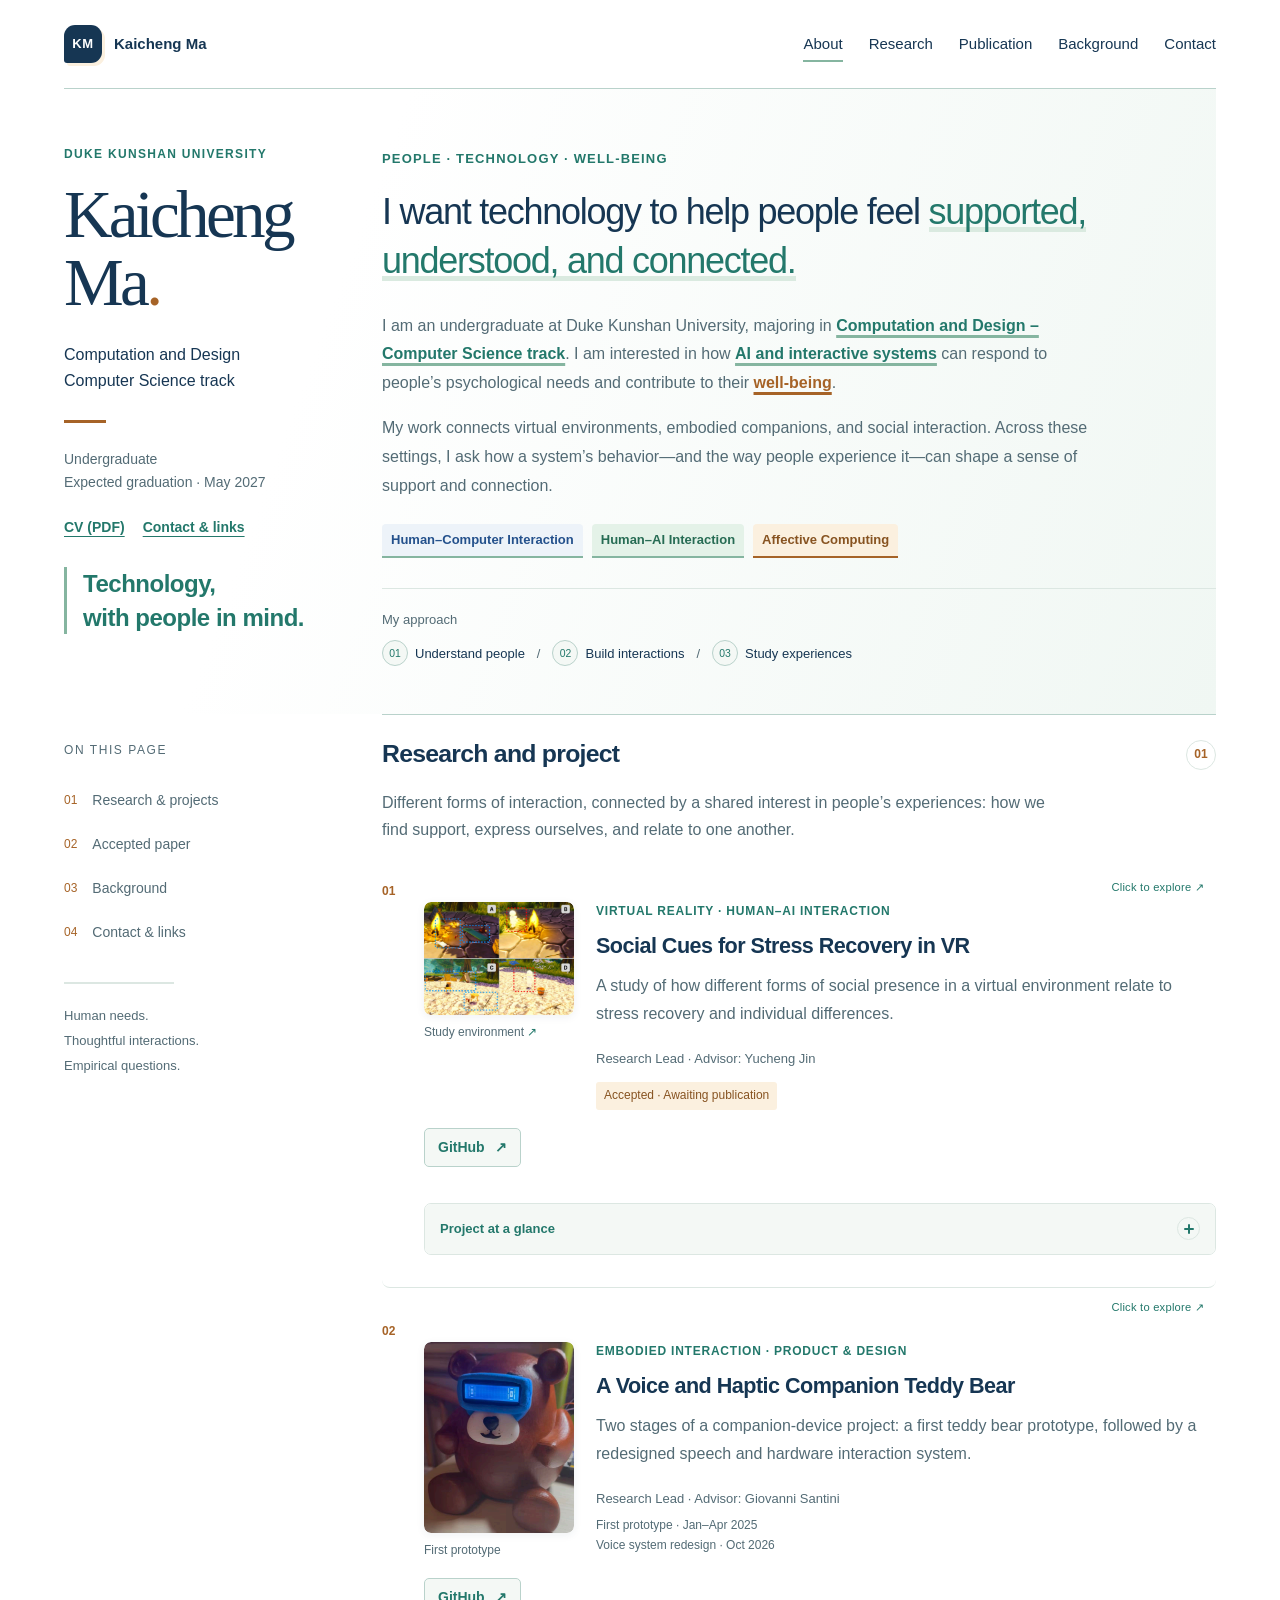
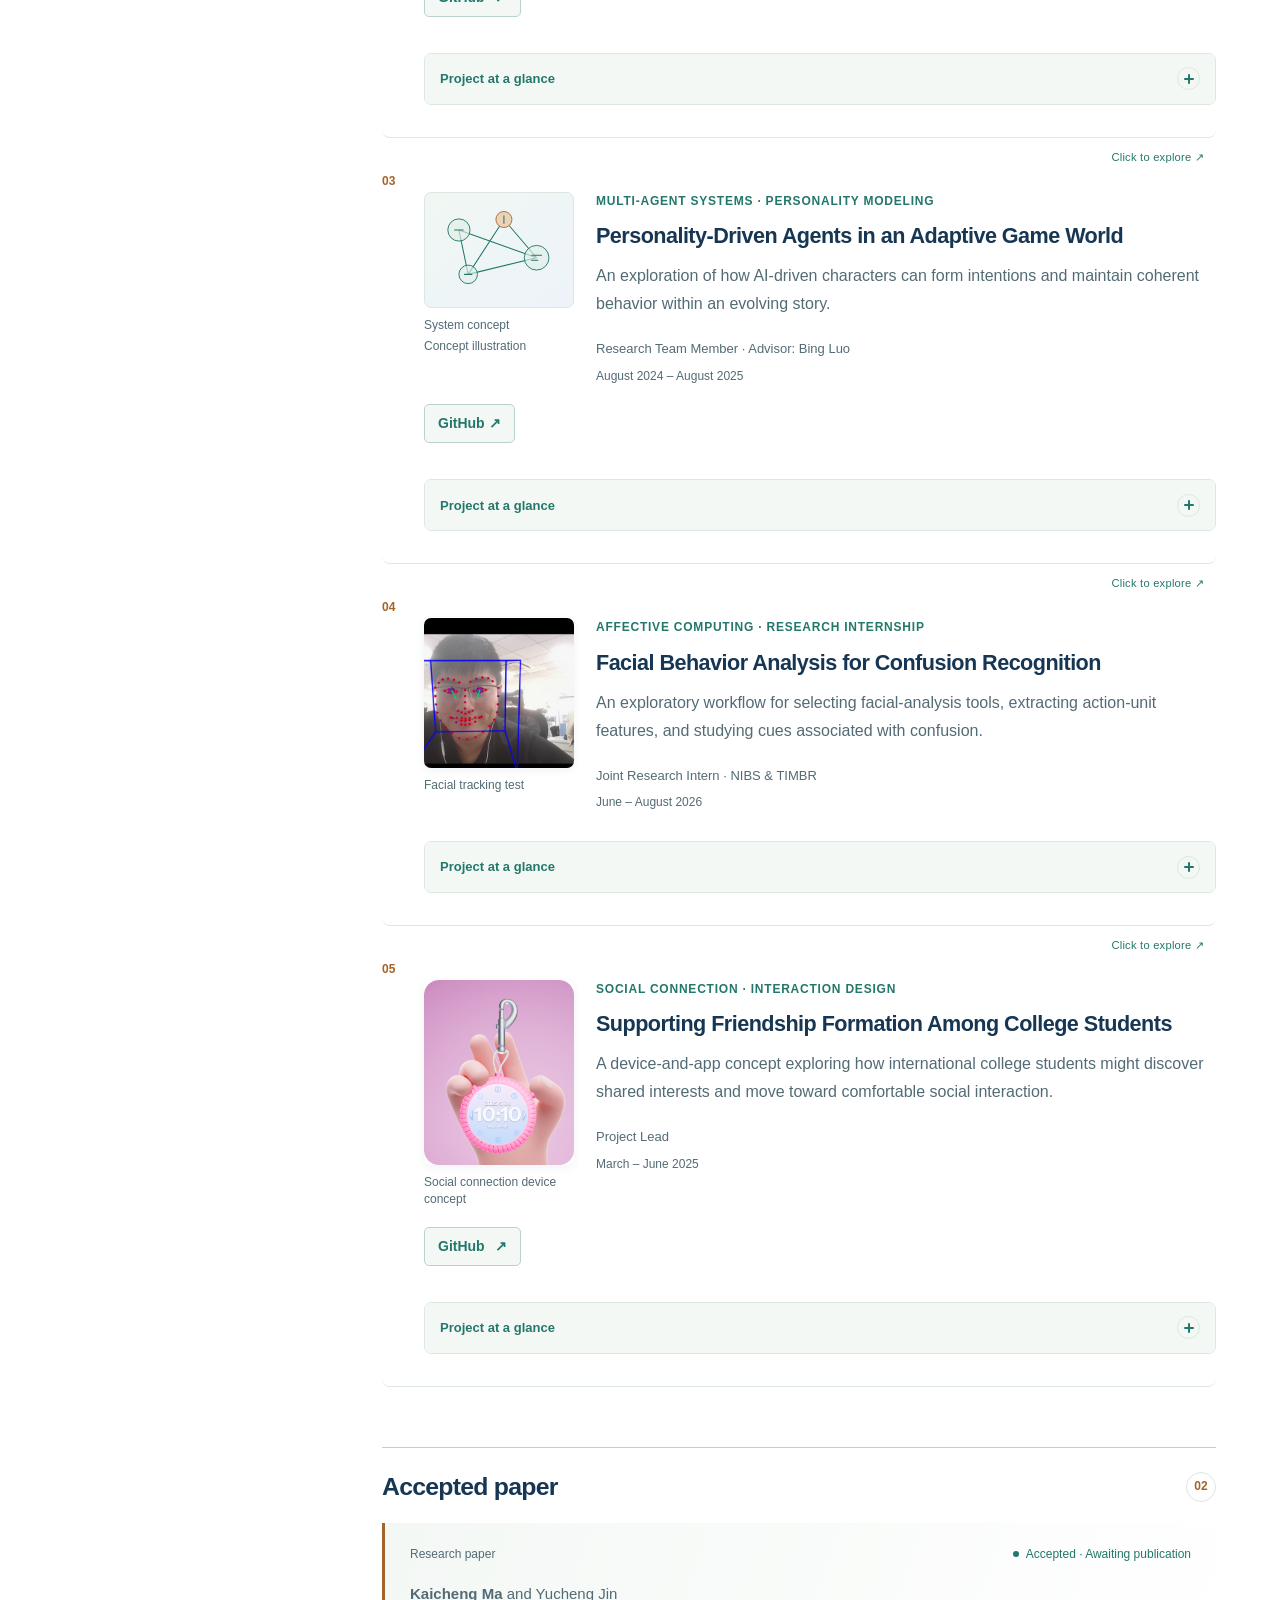
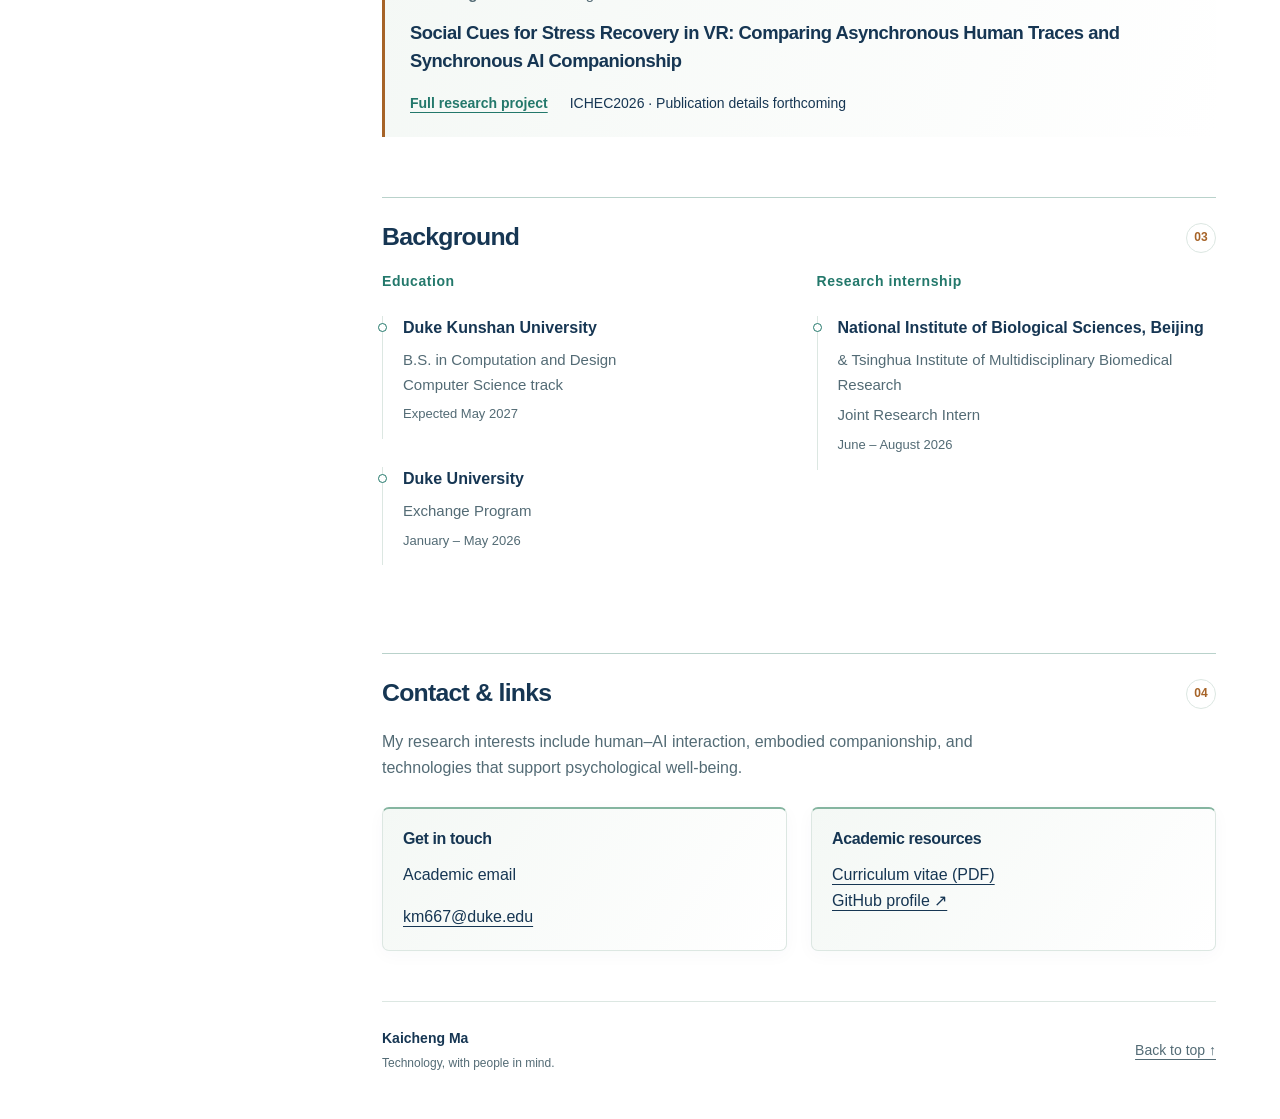
==== index.html @ 807ee978 "Publish the academic portfolio" ====
<!doctype html>
<html lang="en">
<head>
  <meta charset="UTF-8">
  <meta name="viewport" content="width=device-width, initial-scale=1">
  <meta name="robots" content="noindex,nofollow">
  <meta name="description" content="Kaicheng Ma studies human–AI interaction, virtual reality, and technology for psychological well-being.">
  <title>Kaicheng Ma — Academic profile</title>
  <link rel="icon" type="image/svg+xml" href="favicon.svg">
  <link rel="stylesheet" href="styles.css"><link rel="stylesheet" href="palettes.css?v=3"><link rel="stylesheet" href="layouts.css?v=1"><link rel="stylesheet" href="academic.css?v=9">
<link rel="stylesheet" href="interaction-polish.css?v=3"></head>
<body data-style="a" data-palette="ocean" data-layout="a">
  <a class="skip-link" href="#main">Skip to content</a>
  <div class="site">
    <!-- Navigation stays identical so the design variants can be compared fairly. -->
    <header class="site-header">
      <a class="wordmark" href="#about" aria-label="Kaicheng Ma, home"><span class="monogram">KM</span><span>Kaicheng Ma</span></a>
      <nav aria-label="Main navigation"><a href="#about">About</a><a href="#research">Research</a><a href="#publication">Publication</a><a href="#background">Background</a><a href="#contact">Contact</a></nav>
    </header>
    <main id="main">
      <!-- Identity and research interests form the shared introductory content. -->
      <section class="introduction" id="about" aria-labelledby="name">
        <div class="identity">
          <p class="eyebrow">Duke Kunshan University</p>
          <h1 id="name">Kaicheng <br>Ma<span class="name-dot">.</span></h1>
          <p class="identity-detail">Computation and Design <br>Computer Science track</p>
          <div class="identity-rule" aria-hidden="true"></div>
          <p class="degree">Undergraduate <br>Expected graduation · May 2027</p><div class="profile-links" aria-label="Profile resources"><a href="documents/Kaicheng-Ma-CV.pdf" data-resource="cv" target="_blank" rel="noopener">CV (PDF)</a><a href="#contact">Contact & links</a></div><nav class="profile-nav" aria-label="Profile section navigation"><a href="#about">About</a><a href="#publication">Accepted paper</a><a href="#research">Research & projects</a><a href="#background">Background</a><a href="#contact">Contact</a></nav>

          <!-- The personal slogan replaces the abstract illustration and remains accessible text. -->
          <p class="identity-slogan">Technology,<br>with people in mind.</p>
        </div>
        <div class="biography">
          <p class="intro-kicker">People · Technology · Well-being</p>
          <p class="intro-lead">I want technology to help people feel <em>supported, understood, and connected.</em></p>
          <p>I am an undergraduate at Duke Kunshan University, majoring in <strong class="bio-highlight">Computation and Design – Computer Science track</strong>. I am interested in how <strong class="bio-highlight">AI and interactive systems</strong> can respond to people’s psychological needs and contribute to their <strong class="bio-highlight warm-highlight">well-being</strong>.</p>
          <p>My work connects virtual environments, embodied companions, and social interaction. Across these settings, I ask how a system’s behavior—and the way people experience it—can shape a sense of support and connection.</p>
          <ul class="interests" aria-label="Research interests"><li>Human–Computer Interaction</li><li>Human–AI Interaction</li><li>Affective Computing</li></ul>
          <div class="approach" aria-label="Research approach"><span class="approach-label">My approach</span><span>Understand people</span><i aria-hidden="true">/</i><span>Build interactions</span><i aria-hidden="true">/</i><span>Study experiences</span></div>

        </div>
      </section>
      <div class="reading-layout">
        <aside class="reading-rail" aria-label="Page guide">
          <p class="rail-label">On this page</p>
          <nav aria-label="Section navigation"><a href="#research"><span>01</span>Research & projects</a><a href="#publication"><span>02</span>Accepted paper</a><a href="#background"><span>03</span>Background</a><a href="#contact"><span>04</span>Contact & links</a></nav>
          <div class="reading-track" aria-hidden="true"><span></span></div>
          <p class="rail-note">Human needs.<br>Thoughtful interactions.<br>Empirical questions.</p>
        </aside>
      <div class="content-area">
        <section class="research-section" id="research" aria-labelledby="research-title">
          <div class="section-heading"><h2 id="research-title">Research and project</h2><span class="section-number" aria-hidden="true">01</span></div>
          <p class="section-intro">Different forms of interaction, connected by a shared interest in people’s experiences: how we find support, express ourselves, and relate to one another.</p>
          <!-- All five projects use the same row hierarchy; detailed findings stay inside the disclosure. -->
          <div class="project-list">
            <article class="project-row" id="project-vr"><span class="project-click-hint" aria-hidden="true">Click to explore ↗</span><span class="project-index" aria-hidden="true">01</span>
              <div class="project-body">
                <figure class="project-thumbnail"><a href="projects/vr.html" aria-label="Explore the VR project"><img src="assets/scene-comparison.webp" width="1800" height="1350" alt="VR study scenes comparing traces of human activity with an embodied AI companion during marshmallow roasting and fishing."></a><figcaption>Study environment <span aria-hidden="true">↗</span></figcaption></figure>
                <p class="project-category">Virtual reality · Human–AI interaction</p>
                <h3><a class="project-card-link" href="projects/vr.html">Social Cues for Stress Recovery in VR</a></h3>
                <p>A study of how different forms of social presence in a virtual environment relate to stress recovery and individual differences.</p>
                <p class="role">Research Lead · Advisor: Yucheng Jin</p>
                <div class="project-actions"><span class="status">Accepted · Awaiting publication</span></div>
              </div>
          <div class="project-visible-resources"><a class="github-link" href="https://github.com/Kaicheng-Ma/vr-embodied-companion" target="_blank" rel="noopener noreferrer" aria-label="View this project on GitHub (opens in a new tab)">GitHub <span aria-hidden="true">↗</span></a></div><details class="study-details" id="vr-details"><summary>Project at a glance <span aria-hidden="true">+</span></summary><div class="overview-panels"><div><h4>Focus</h4><p>How do traces of human activity and a responsive AI companion shape a restorative VR experience?</p></div><div><h4>My contribution</h4><p>Study design, Unity development, embodied AI integration, and a within-subjects experiment.</p></div><div><h4>Project form</h4><p>Experimental research · Accepted, awaiting publication</p></div></div><div class="project-resource-links"></div></details>
            </article>
            <!-- Project covers use the images explicitly selected by the user. -->
            <article class="project-row" id="project-companion"><span class="project-click-hint" aria-hidden="true">Click to explore ↗</span><span class="project-index" aria-hidden="true">02</span><div class="project-body"><figure class="project-thumbnail"><a href="projects/companion.html"><img src="assets/companion-cover.png" alt="Companion bear prototype with a blue eye display"></a><figcaption>First prototype</figcaption></figure><p class="project-category">Embodied interaction · Product & design</p><h3><a class="project-card-link" href="projects/companion.html">A Voice and Haptic Companion Teddy Bear</a></h3><p>Two stages of a companion-device project: a first teddy bear prototype, followed by a redesigned speech and hardware interaction system.</p><p class="role">Research Lead · Advisor: Giovanni Santini</p><p class="project-date">First prototype · Jan–Apr 2025<br>Voice system redesign · Oct 2026</p></div><div class="project-visible-resources"><a class="github-link" href="https://github.com/Kaicheng-Ma/Prototype-Design-of-a-Companion-Teddy-Bear-Product-Based-on-AI-Voice-Interaction-and-Haptic-Feedback" target="_blank" rel="noopener noreferrer" aria-label="View this project on GitHub (opens in a new tab)">GitHub <span aria-hidden="true">↗</span></a></div><details class="study-details" id="companion-details"><summary>Project at a glance <span aria-hidden="true">+</span></summary><div class="overview-panels"><div><h4>Focus</h4><p>How can conversation and physical feedback make a companion device more approachable?</p></div><div><h4>My contribution</h4><p>Hardware, haptic and visual feedback, prototype assembly, and a later voice-system redesign.</p></div><div><h4>Project form</h4><p>Physical prototype + voice-control system</p></div></div><div class="project-resource-links"></div></details></article>
            <article class="project-row" id="project-agents"><span class="project-click-hint" aria-hidden="true">Click to explore ↗</span><span class="project-index" aria-hidden="true">03</span><div class="project-body"><figure class="project-thumbnail concept-figure"><div class="concept-art"><svg viewBox="0 0 240 160" role="img" aria-label="Concept illustration: Personality & agent dialogue. Not a prototype photograph or experimental data."><path class="sketch-line" d="m55 47 126 45M55 47l15 72 111-27-53-62-58 89"/><circle cx="55" cy="47" r="18" class="sketch-fill"/><circle cx="128" cy="30" r="13" class="sketch-warm"/><circle cx="181" cy="92" r="20" class="sketch-fill"/><circle cx="70" cy="119" r="15" class="sketch-fill"/><path class="sketch-line" d="M48 47h14M128 24v12M173 88h16m-16 8h10M64 119h12"/></svg></div><figcaption>System concept<small>Concept illustration</small></figcaption></figure><p class="project-category">Multi-agent systems · Personality modeling</p><h3><a class="project-card-link" href="projects/agents.html">Personality-Driven Agents in an Adaptive Game World</a></h3><p>An exploration of how AI-driven characters can form intentions and maintain coherent behavior within an evolving story.</p><p class="role">Research Team Member · Advisor: Bing Luo</p><p class="project-date">August 2024 – August 2025</p></div><div class="project-visible-resources"><a class="github-link" href="https://github.com/Kaicheng-Ma/npc-intention-framework" target="_blank" rel="noopener noreferrer">GitHub ↗</a></div><details class="study-details" id="agents-details"><summary>Project at a glance <span aria-hidden="true">+</span></summary><div class="overview-panels"><div><h4>Focus</h4><p>How can AI characters respond to a player while retaining their own traits and goals?</p></div><div><h4>My contribution</h4><p>NPC dialogue workflows, personality-model exploration, and intention-generation prototypes.</p></div><div><h4>Project form</h4><p>Team research · NPC behavior prototypes</p></div></div></details></article>
            <article class="project-row" id="project-confusion"><span class="project-click-hint" aria-hidden="true">Click to explore ↗</span><span class="project-index" aria-hidden="true">04</span><div class="project-body"><figure class="project-thumbnail face-cover"><a href="projects/confusion.html"><img src="assets/confusion-tracking.png" alt="My facial landmark and action-unit tracking test"></a><figcaption>Facial tracking test</figcaption></figure><p class="project-category">Affective computing · Research internship</p><h3><a class="project-card-link" href="projects/confusion.html">Facial Behavior Analysis for Confusion Recognition</a></h3><p>An exploratory workflow for selecting facial-analysis tools, extracting action-unit features, and studying cues associated with confusion.</p><p class="role">Joint Research Intern · NIBS & TIMBR</p><p class="project-date">June – August 2026</p></div><details class="study-details" id="confusion-details"><summary>Project at a glance <span aria-hidden="true">+</span></summary><div class="overview-panels"><div><h4>Focus</h4><p>How can facial behavior features support the study of confusion in learning contexts?</p></div><div><h4>My contribution</h4><p>Tool and dataset comparison, feature-extraction workflows, and exploratory model development.</p></div><div><h4>Project form</h4><p>Research internship · Analysis pipeline</p></div></div></details></article>
            <article class="project-row" id="project-friendship"><span class="project-click-hint" aria-hidden="true">Click to explore ↗</span><span class="project-index" aria-hidden="true">05</span><div class="project-body"><figure class="project-thumbnail"><a href="projects/friendship.html"><img src="assets/friendship-cover.png" alt="Pink clip-on social connection device concept held in a hand"></a><figcaption>Social connection device concept</figcaption></figure><p class="project-category">Social connection · Interaction design</p><h3><a class="project-card-link" href="projects/friendship.html">Supporting Friendship Formation Among College Students</a></h3><p>A device-and-app concept exploring how international college students might discover shared interests and move toward comfortable social interaction.</p><p class="role">Project Lead</p><p class="project-date">March – June 2025</p></div><div class="project-visible-resources"><a class="github-link" href="https://github.com/Kaicheng-Ma/Social-matching-devices-and-apps-to-address-college-students-dating-challenges" target="_blank" rel="noopener noreferrer" aria-label="View this project on GitHub (opens in a new tab)">GitHub <span aria-hidden="true">↗</span></a></div><details class="study-details" id="friendship-details"><summary>Project at a glance <span aria-hidden="true">+</span></summary><div class="overview-panels"><div><h4>Focus</h4><p>How can an interaction make the first step toward friendship feel more manageable?</p></div><div><h4>My contribution</h4><p>User research, an interest taxonomy, interface design, and physical prototyping.</p></div><div><h4>Project form</h4><p>Product design · Device and app concept</p></div></div><div class="project-resource-links"></div></details></article>
          </div>
        </section>
        <section class="publication-section" id="publication" aria-labelledby="publication-title">
          <div class="section-heading"><h2 id="publication-title">Accepted paper</h2><span class="section-number" aria-hidden="true">02</span></div>
          <article class="publication"><div class="paper-label"><span>Research paper</span><span class="paper-state-dot">Accepted · Awaiting publication</span></div><p class="publication-authors"><strong>Kaicheng Ma</strong> and Yucheng Jin</p><h3>Social Cues for Stress Recovery in VR: Comparing Asynchronous Human Traces and Synchronous AI Companionship</h3><div class="paper-resources"><a href="projects/vr.html">Full research project</a><span>ICHEC2026 · Publication details forthcoming</span></div></article>
        </section>
        <section class="background-section" id="background" aria-labelledby="background-title">
          <div class="section-heading"><h2 id="background-title">Background</h2><span class="section-number" aria-hidden="true">03</span></div>
          <div class="background-grid"><div><h3>Education</h3><div class="background-item"><h4>Duke Kunshan University</h4><p>B.S. in Computation and Design<br>Computer Science track</p><p class="date">Expected May 2027</p></div><div class="background-item"><h4>Duke University</h4><p>Exchange Program</p><p class="date">January – May 2026</p></div></div><div><h3>Research internship</h3><div class="background-item"><h4>National Institute of Biological Sciences, Beijing</h4><p>& Tsinghua Institute of Multidisciplinary Biomedical Research</p><p>Joint Research Intern</p><p class="date">June – August 2026</p></div></div></div>
        </section>
        <section class="contact-section" id="contact" aria-labelledby="contact-title">
  <div class="section-heading"><h2 id="contact-title">Contact & links</h2><span class="section-number" aria-hidden="true">04</span></div>
  <p class="section-intro">My research interests include human–AI interaction, embodied companionship, and technologies that support psychological well-being.</p>
  <div class="contact-grid">
    <div class="contact-slot"><h3>Get in touch</h3><p>Academic email</p><a href="mailto:km667@duke.edu">km667@duke.edu</a></div>
    <div class="contact-slot"><h3>Academic resources</h3><a href="documents/Kaicheng-Ma-CV.pdf" data-resource="cv" target="_blank" rel="noopener">Curriculum vitae (PDF)</a><p><a href="https://github.com/Kaicheng-Ma" target="_blank" rel="noopener noreferrer">GitHub profile ↗</a></p></div>
  </div>
</section>
<footer><span><strong>Kaicheng Ma</strong><br><span class="footer-note">Technology, with people in mind.</span></span><a href="#about">Back to top <span aria-hidden="true">↑</span></a></footer>
      </div>
      </div>
    </main>
  </div>
  <!-- The native dialog supports Escape and restores focus to the source-image link. -->
  <dialog class="image-dialog" aria-labelledby="image-dialog-title"><div class="dialog-toolbar"><h2 id="image-dialog-title">VR study environment</h2><button type="button" class="dialog-close" aria-label="Close enlarged image">Close <span aria-hidden="true">×</span></button></div><img src="assets/scene-comparison.webp" width="1800" height="1350" alt="Four study screenshots comparing human traces and AI companionship in VR."><p>Source figure from the AI–VR study. Panels compare human traces and an embodied AI companion during marshmallow roasting and fishing.</p></dialog>
  <script src="academic.js?v=6"></script>
<script src="interaction-polish.js?v=1"></script><script src="site-content.js?v=1"></script></body>
</html>
---- styles.css ----
/* Shared foundations preserve reading quality across all three design directions. */
:root { color-scheme: light; font-family: "Segoe UI", Arial, sans-serif; font-size: 16px; --ink:#142c46; --muted:#566778; --accent:#146b73; --warm:#b95526; --line:#dbe3e8; --paper:#fff; --surface:#f2f6f8; --review-height:88px; }
* { box-sizing:border-box; }
html { scroll-behavior:smooth; scroll-padding-top:115px; }
body { margin:0; background:var(--paper); color:var(--ink); line-height:1.65; }
a { color:inherit; text-underline-offset:4px; }
button { font:inherit; }
button,a,summary { -webkit-tap-highlight-color:transparent; }
:focus-visible { outline:3px solid #d36d2e; outline-offset:5px; }
img { max-width:100%; height:auto; display:block; }
p { margin:0 0 1rem; }
h1,h2,h3,h4 { line-height:1.25; }
h2 { font-size:1.65rem; letter-spacing:-.03em; margin:0; }
h3 { font-size:1.35rem; letter-spacing:-.025em; margin:.5rem 0 .8rem; }
h4 { font-size:1.05rem; margin:0 0 .5rem; }
figure { margin:0; }
figcaption { font-size:.875rem; color:var(--muted); line-height:1.5; margin-top:.7rem; }
.skip-link { position:fixed; left:10px; top:-100px; z-index:30; background:white; padding:12px; color:#142c46; }
.skip-link:focus { top:100px; }
/* Review controls are visually separate from the visitor-facing academic page. */
.review-bar { position:sticky; top:0; z-index:20; display:flex; align-items:center; justify-content:space-between; gap:16px; min-height:88px; padding:14px 3vw; background:#f3f4f6; color:#182638; border-bottom:1px solid #d6dce2; box-shadow:0 2px 12px #142c4608; }
.review-label { display:grid; gap:2px; white-space:nowrap; font-size:.875rem; }
.review-label span { color:#617080; font-size:.8125rem; }
.style-options { display:flex; gap:5px; background:white; border:1px solid #d6dce2; padding:4px; border-radius:9px; }
.style-options button { border:0; border-radius:5px; padding:9px 16px; color:#3b4a5c; background:transparent; cursor:pointer; font-size:.875rem; white-space:nowrap; }
.style-options button[aria-pressed="true"] { background:#173a50; color:white; }
.style-options button:hover:not([aria-pressed="true"]) { background:#edf2f5; }
.review-note { margin:0; font-size:.8125rem; color:#617080; }
.site { max-width:1280px; margin:auto; padding:0 64px; }
.site-header { display:flex; align-items:center; justify-content:space-between; padding:28px 0; border-bottom:1px solid var(--line); gap:24px; }
.wordmark { display:flex; align-items:center; gap:12px; text-decoration:none; font-weight:600; font-size:.9375rem; }
.monogram { width:38px; height:38px; display:grid; place-items:center; background:var(--ink); color:white; font-size:.8125rem; letter-spacing:.05em; border-radius:3px; }
nav { display:flex; gap:26px; font-size:.9375rem; }
nav a { text-decoration:none; }
nav a:hover,.text-link:hover { color:var(--warm); }
.introduction { display:grid; grid-template-columns:250px 1fr; gap:68px; padding:68px 0 60px; }
.eyebrow,.project-category { text-transform:uppercase; font-size:.75rem; letter-spacing:.11em; font-weight:650; color:var(--accent); }
h1 { font-family:Georgia,"Times New Roman",serif; font-size:4.2rem; letter-spacing:-.055em; font-weight:400; margin:16px 0 24px; line-height:1.02; }
.name-dot { color:var(--warm); }
.identity-detail { font-size:1rem; }
.identity-rule { width:42px; height:3px; background:var(--warm); margin:25px 0; }
.degree { font-size:.875rem; color:var(--muted); }
.biography { padding-top:2px; }
.intro-lead { font-size:1.9rem; line-height:1.4; letter-spacing:-.035em; margin-bottom:24px; }
.intro-lead em { font-style:normal; color:var(--accent); }
.biography>p:not(.intro-lead) { color:var(--muted); max-width:710px; }
.interests { display:flex; flex-wrap:wrap; gap:10px 17px; list-style:none; padding:0; margin:26px 0 0; font-size:.8125rem; font-weight:600; color:var(--accent); }
.interests li { border-bottom:1px solid #9fb7bc; padding-bottom:4px; }
.content-area { margin-left:318px; }
.section-heading { border-top:1px solid var(--line); padding:24px 0 30px; display:flex; align-items:center; justify-content:space-between; gap:20px; }
.section-number { font-size:.75rem; color:var(--muted); font-variant-numeric:tabular-nums; }
.featured-project { display:grid; grid-template-columns:240px 1fr; gap:28px; }
.project-figure img { width:100%; border-radius:4px; }
.project-category { margin-bottom:10px; font-size:.75rem; }
.project-copy h3 { font-size:1.6rem; margin-top:0; }
.project-subtitle { color:var(--muted); font-size:.9375rem; }
.project-copy>p:not(.project-category):not(.role) { font-size:1rem; }
.role { color:var(--muted); font-size:.875rem; margin-top:16px; }
.project-actions { display:flex; flex-wrap:wrap; gap:13px 18px; align-items:center; }
.status { font-size:.75rem; color:#85451f; background:#fff0e5; border-radius:3px; padding:4px 8px; }
.text-link { color:var(--accent); font-size:.875rem; font-weight:600; }
.study-details { margin:25px 0 0; border-top:1px solid var(--line); border-bottom:1px solid var(--line); }
summary { cursor:pointer; padding:16px 0; color:var(--accent); font-size:.9375rem; font-weight:600; }
.details-content { padding:15px 0 26px; display:grid; gap:25px; color:var(--muted); }
.details-content h4 { color:var(--ink); }
.details-content p { margin-bottom:0; }
.details-content figure { background:#fff; padding:15px; border:1px solid var(--line); border-radius:4px; }
.project-row { display:grid; grid-template-columns:26px 1fr; gap:16px; padding:30px 0; border-bottom:1px solid var(--line); }
.project-index { color:var(--muted); font-size:.75rem; padding-top:2px; }
.project-row p:not(.project-category):not(.role) { color:var(--muted); }
.project-row .role { margin-bottom:0; }
.publication-section,.background-section { margin-top:60px; }
.publication { border-left:3px solid var(--warm); padding:3px 0 3px 24px; }
.publication-authors { font-size:.9375rem; color:var(--muted); }
.publication h3 { font-size:1.2rem; }
.publication-state { font-size:.875rem; color:var(--accent); margin:0; }
.background-grid { display:grid; grid-template-columns:1fr 1fr; gap:40px; }
.background-grid h3 { color:var(--accent); font-size:.875rem; font-weight:600; margin:0 0 25px; }
.background-item { margin-bottom:28px; }
.background-item p { margin-bottom:6px; font-size:.9375rem; color:var(--muted); }
.background-item .date { font-size:.8125rem; }
footer { border-top:1px solid var(--line); display:flex; justify-content:space-between; gap:20px; padding:25px 0 45px; margin-top:50px; font-size:.875rem; color:var(--muted); }
/* Direction B changes composition and contrast, using a dark introduction and wide research canvas. */
body[data-style="b"] { --ink:#142b3d; --muted:#526977; --accent:#08776f; --warm:#b15a27; --line:#d5e0e6; background:#f5f8fa; }
[data-style="b"] .site { max-width:none; padding:0; }
[data-style="b"] .site-header { background:#0e2537; color:#eaf3f8; padding:25px max(6vw,calc((100vw - 1180px)/2)); border-color:#304757; }
[data-style="b"] .monogram { background:#9fe4d1; color:#0e2537; }
[data-style="b"] .introduction { padding:68px max(6vw,calc((100vw - 1180px)/2)) 65px; background:#0e2537; color:#f4f7fa; grid-template-columns:310px 1fr; gap:70px; }
[data-style="b"] h1 { font-family:"Segoe UI",Arial,sans-serif; font-weight:600; font-size:4.7rem; letter-spacing:-.06em; }
[data-style="b"] .eyebrow,[data-style="b"] .intro-lead em { color:#9fe4d1; }
[data-style="b"] .name-dot { color:#ffb779; }
[data-style="b"] .identity-rule { background:#ffb779; }
[data-style="b"] .degree,[data-style="b"] .biography>p:not(.intro-lead) { color:#b7cbd8; }
[data-style="b"] .intro-lead { font-size:2.05rem; }
[data-style="b"] .interests { color:#9fe4d1; }
[data-style="b"] .interests li { border-color:#436d70; }
[data-style="b"] .content-area { max-width:1180px; margin:0 auto; padding:45px 5vw 0; }
[data-style="b"] .research-section>.section-heading { border-top:0; }
[data-style="b"] .featured-project { background:#fff; grid-template-columns:1.05fr 1fr; gap:36px; padding:30px; border:1px solid var(--line); border-radius:12px; }
[data-style="b"] .project-figure img { border-radius:6px; }
[data-style="b"] .project-copy h3 { font-size:1.9rem; }
[data-style="b"] .project-list { display:grid; grid-template-columns:1fr 1fr; gap:0 44px; }
[data-style="b"] .project-row { padding:32px 0; }
/* Direction C uses expressive typography and spacious image-led research presentation. */
body[data-style="c"] { --ink:#173e41; --muted:#536e71; --accent:#16786f; --warm:#a74a35; --line:#d6e5e3; }
[data-style="c"] .site { max-width:1180px; padding:0 60px; }
[data-style="c"] .site-header { padding:30px 0; }
[data-style="c"] .monogram { border-radius:50%; background:#176f67; }
[data-style="c"] .introduction { grid-template-columns:1fr; gap:12px; padding:65px 0 60px; }
[data-style="c"] .identity { display:grid; grid-template-columns:1.2fr 1fr; align-items:end; column-gap:40px; }
[data-style="c"] .eyebrow { grid-column:1/-1; }
[data-style="c"] h1 { font-size:5.5rem; margin:10px 0 20px; }
[data-style="c"] h1 br { display:none; }
[data-style="c"] h1 br:after { content:" "; }
[data-style="c"] .identity-detail { padding-bottom:15px; }
[data-style="c"] .identity-rule { display:none; }
[data-style="c"] .degree { grid-column:1/-1; margin-bottom:26px; }
[data-style="c"] .degree br { display:none; }
[data-style="c"] .intro-lead { font-family:Georgia,"Times New Roman",serif; font-size:2.55rem; line-height:1.3; max-width:920px; }
[data-style="c"] .intro-lead em { font-style:italic; }
[data-style="c"] .biography>p:not(.intro-lead) { max-width:810px; }
[data-style="c"] .content-area { margin-left:0; }
[data-style="c"] h2 { font-family:Georgia,"Times New Roman",serif; font-weight:400; font-size:2rem; }
[data-style="c"] .featured-project { grid-template-columns:1fr 1fr; gap:46px; align-items:start; padding:10px 0 26px; }
[data-style="c"] .project-figure { grid-column:2; grid-row:1; }
[data-style="c"] .project-copy { grid-column:1; grid-row:1; }
[data-style="c"] .project-copy h3 { font-family:Georgia,"Times New Roman",serif; font-weight:400; font-size:2.35rem; }
[data-style="c"] .project-figure img { border-radius:18px 18px 4px 4px; }
[data-style="c"] .project-list { display:grid; grid-template-columns:1fr 1fr; gap:0 50px; }
[data-style="c"] .project-row h3 { font-family:Georgia,"Times New Roman",serif; font-weight:400; font-size:1.5rem; }
/* Responsive rules keep every variant usable on narrow screens and at enlarged text sizes. */
@media(min-width:1450px) { [data-style="b"] .content-area { padding-left:0; padding-right:0; } }
@media(max-width:1100px) { .review-note { display:none; } .site { padding:0 35px; } .introduction { gap:35px; grid-template-columns:210px 1fr; } .content-area { margin-left:245px; } .featured-project { grid-template-columns:1fr; } .project-figure { max-width:500px; } [data-style="b"] .introduction { grid-template-columns:240px 1fr; gap:40px; } [data-style="b"] .featured-project { grid-template-columns:1fr 1fr; padding:24px; gap:25px; } }
@media(max-width:760px) { .review-bar { flex-wrap:wrap; justify-content:center; padding:9px 12px; gap:7px; } .review-label { display:none; } .review-bar { min-height:64px; } .style-options button { padding:8px 12px; } html { scroll-padding-top:88px; } .site,[data-style="c"] .site { padding:0 22px; } .site-header { gap:14px; flex-wrap:wrap; padding:20px 0; } nav { gap:18px; font-size:.875rem; } .wordmark { font-size:.875rem; } .introduction { grid-template-columns:1fr; gap:24px; padding:38px 0; } h1 { font-size:3.6rem; } h1 br { display:none; } .identity-rule { margin:18px 0; } .intro-lead { font-size:1.65rem; } .content-area { margin-left:0; } .featured-project { grid-template-columns:1fr; gap:22px; } .project-figure { max-width:none; } .background-grid { grid-template-columns:1fr; gap:10px; } .publication-section,.background-section { margin-top:40px; } h2 { font-size:1.4rem; } [data-style="b"] .site-header { padding:20px 22px; } [data-style="b"] .introduction { grid-template-columns:1fr; padding:40px 22px; gap:24px; } [data-style="b"] h1 { font-size:3.6rem; } [data-style="b"] .intro-lead { font-size:1.7rem; } [data-style="b"] .content-area { padding:22px 22px 0; } [data-style="b"] .featured-project { grid-template-columns:1fr; padding:18px; } [data-style="b"] .project-list,[data-style="c"] .project-list { grid-template-columns:1fr; } [data-style="c"] .identity { display:block; } [data-style="c"] h1 { font-size:3.7rem; } [data-style="c"] .introduction { padding:40px 0; } [data-style="c"] .intro-lead { font-size:2rem; } [data-style="c"] .featured-project { grid-template-columns:1fr; gap:24px; } [data-style="c"] .project-figure,[data-style="c"] .project-copy { grid-column:auto; grid-row:auto; } [data-style="c"] .project-copy h3 { font-size:2rem; } }
/* Keep the full name readable without horizontal overflow on compact phones. */
@media(max-width:400px) {
  h1,[data-style="b"] h1,[data-style="c"] h1 { font-size:clamp(2.3rem,10.5vw,3.6rem); }
  .style-options button { padding:8px 9px; }
}
@media(prefers-reduced-motion:reduce) { html { scroll-behavior:auto; } }
---- palettes.css ----
/* Round two keeps layout A unchanged and varies only the color system. */
body[data-palette] {
  --tint:#eff8fa; --cool-bg:#eaf1fa; --mint-bg:#e2f5ef; --warm-bg:#fff0de;
  --cool-ink:#244f8a; --mint-ink:#11695c; --warm-ink:#924410;
  --accent-rule:#78cfc3; --panel:#f5fafc; --edge:#a6c5db;
}
body[data-palette="original"] {
  --ink:#142c46; --muted:#566778; --accent:#146b73; --warm:#b95526;
  --paper:#fff; --line:#dbe3e8; --tint:#fff; --panel:#fff; --edge:#dbe3e8;
  --cool-bg:transparent; --mint-bg:transparent; --warm-bg:transparent;
  --cool-ink:#146b73; --mint-ink:#146b73; --warm-ink:#146b73; --accent-rule:#9fb7bc;
}
body[data-palette="ocean"] {
  /* Refine the chosen ocean palette with softer woodland greens and muted amber; retain its navy anchor. */
  --ink:#163653; --muted:#536b75; --accent:#23786b; --warm:#a66327;
  --paper:#fff; --line:#dce7e2; --tint:#f0f7f3; --panel:#f4f8f5; --edge:#b9d2cb;
  --cool-bg:#edf3f9; --mint-bg:#e4f2e8; --warm-bg:#fbf0df;
  --cool-ink:#24518c; --mint-ink:#276c54; --warm-ink:#875321; --accent-rule:#85b5a0;
}
body[data-palette="iris"] {
  --ink:#29366f; --muted:#5b6480; --accent:#4056b5; --warm:#b54751;
  --paper:#fff; --line:#e0e4f2; --tint:#f0f4ff; --panel:#f5f7fe; --edge:#b9c6ed;
  --cool-bg:#eaf0ff; --mint-bg:#e5f4fa; --warm-bg:#ffecef;
  --cool-ink:#364ea0; --mint-ink:#246a88; --warm-ink:#a03748; --accent-rule:#8bace8;
}
body[data-palette="grove"] {
  --ink:#194c47; --muted:#536d68; --accent:#177362; --warm:#9a6016;
  --paper:#fff; --line:#d9e8e2; --tint:#edf8f1; --panel:#f3f9f5; --edge:#a6cebf;
  --cool-bg:#e8f0fc; --mint-bg:#dff3e8; --warm-bg:#fff1d5;
  --cool-ink:#345c90; --mint-ink:#1c6b50; --warm-ink:#88571b; --accent-rule:#72bf9e;
}
/* Matching positions, sizes, and typography make the color comparison meaningful. */
body[data-palette] .introduction { background:linear-gradient(110deg,var(--paper) 25%,var(--tint) 100%); }
body[data-palette] .site-header { border-bottom-color:var(--edge); }
body[data-palette] .monogram { background:var(--ink); color:#fff; }
body[data-palette] .wordmark { color:var(--ink); }
body[data-palette] .identity-rule { background:var(--warm); }
body[data-palette] .interests { gap:9px; }
body[data-palette] .interests li { padding:5px 9px; border-bottom:2px solid var(--accent-rule); border-radius:4px 4px 0 0; }
body[data-palette] .interests li:nth-child(1) { color:var(--cool-ink); background:var(--cool-bg); }
body[data-palette] .interests li:nth-child(2) { color:var(--mint-ink); background:var(--mint-bg); }
body[data-palette] .interests li:nth-child(3) { color:var(--warm-ink); background:var(--warm-bg); border-color:var(--warm); }
body[data-palette] .section-heading { border-top-color:var(--edge); }
body[data-palette] .section-number,body[data-palette] .project-index { color:var(--warm); }
body[data-palette] .project-copy h3 { color:var(--ink); }
body[data-palette] .status { color:var(--warm-ink); background:var(--warm-bg); }
body[data-palette] .study-details { background:var(--panel); border-color:var(--line); }
body[data-palette] summary { color:var(--accent); }
body[data-palette] .publication { border-color:var(--warm); }
body[data-palette] .publication-state { color:var(--accent); }
body[data-palette] :focus-visible { outline-color:var(--warm); }
/* The neutral review toolbar shows candidate swatches without tinting the comparison UI. */
.palette-review { display:flex; flex-wrap:wrap; justify-content:space-between; gap:10px 22px; padding:12px 3vw 10px; }
.palette-review .style-options { gap:3px; }
.palette-review .style-options button { display:flex; align-items:center; gap:8px; padding:8px 12px; font-size:.875rem; }
.palette-review .style-options button[aria-pressed="true"] { color:#172838; background:#e8edf1; box-shadow:inset 0 0 0 1px #90a4b5; }
.palette-chips { display:flex; gap:3px; }
.palette-chips i { width:10px; height:18px; border-radius:2px; display:block; }
.palette-caption { display:flex; justify-content:space-between; align-items:center; width:100%; gap:10px; color:#536474; font-size:.8125rem; }
.palette-caption p { margin:0; }
.palette-caption a { white-space:nowrap; }
html { scroll-padding-top:150px; }
@media(max-width:1100px) { .palette-review { justify-content:center; } .palette-review .review-label { display:none; } }
@media(max-width:760px) {
  .palette-review { padding:8px 12px; gap:6px; }
  .palette-review .style-options { display:grid; grid-template-columns:1fr 1fr; width:100%; max-width:430px; }
  .palette-review .style-options button { justify-content:center; padding:6px 5px; font-size:.8125rem; }
  .palette-chips { gap:2px; }
  .palette-chips i { width:8px; height:14px; }
  .palette-caption { justify-content:center; text-align:center; font-size:.75rem; }
  .palette-caption a { display:none; }
  html { scroll-padding-top:155px; }
}
---- layouts.css ----
/* Layout review shares the accepted ocean palette; only hierarchy and composition vary. */
.layout-review { flex-wrap:wrap; gap:9px 18px; padding:12px 3vw; }
.layout-caption { display:flex; justify-content:space-between; align-items:center; gap:18px; width:100%; font-size:.8125rem; color:#536474; }
.layout-caption p,.placeholder-note { margin:0; }
.layout-caption a { white-space:nowrap; }
.placeholder-note { color:#667580; font-size:.75rem; width:100%; }
html { scroll-padding-top:180px; }
.section-heading h2 { font-weight:650; }
.section-number,.project-index { font-weight:700; }
.project-date { font-size:.8125rem; color:var(--muted); margin:5px 0 0; }
/* Explicit, typographic placeholders reserve realistic asset dimensions without invented imagery. */
.media-placeholder { display:flex; flex-direction:column; align-items:center; justify-content:center; gap:8px; border:1px dashed #9fb9b1; background:linear-gradient(145deg,#f4f8f5,#edf3f9); color:var(--muted); text-align:center; padding:16px; border-radius:5px; }
.media-placeholder span:not(.placeholder-label) { font-size:.9375rem; line-height:1.45; }
.media-placeholder small { font-size:.75rem; }
.placeholder-label { font-size:.6875rem; letter-spacing:.13em; font-weight:650; color:var(--accent); }
.portrait { width:170px; height:204px; }
.row-media { width:100%; min-height:140px; }
.resource-placeholder { display:inline-flex; flex-wrap:wrap; gap:5px 10px; align-items:center; color:var(--muted); border-bottom:1px dashed #a7bbb5; padding:5px 0; font-size:.875rem; }
.resource-placeholder small { font-size:.75rem; font-weight:400; color:#657773; }
.profile-links { display:flex; gap:12px 18px; flex-wrap:wrap; align-items:center; font-size:.875rem; margin:22px 0 0; }
.profile-links>a,.paper-resources>a { color:var(--accent); font-weight:600; }
.profile-nav { display:none; }
.paper-resources { display:flex; gap:12px 22px; align-items:center; flex-wrap:wrap; margin-top:18px; font-size:.875rem; }
.contact-section { margin-top:60px; }
.contact-grid { display:grid; grid-template-columns:1fr 1fr; gap:35px; }
.contact-slot { min-height:150px; padding-bottom:20px; }
.contact-slot h3 { font-size:1rem; margin-top:0; }
.contact-slot .resource-placeholder { display:flex; margin-bottom:12px; }
.project-body { display:grid; grid-template-columns:150px minmax(0,1fr); gap:0 22px; }
.project-body>* { grid-column:2; }
.project-body>.row-media { grid-column:1; grid-row:1 / span 6; align-self:start; }
.project-body>.role { margin-bottom:0; }
.project-body>h3 { margin-top:0; }
/* A extends the current left identity / right content composition. */
[data-layout="a"] .identity>.portrait { display:none; }
/* B places the paper before projects and uses a compact, continuous reading column. */
[data-layout="b"] .site { max-width:1120px; padding:0 56px; }
[data-layout="b"] .introduction { display:block; position:relative; padding:42px 214px 38px 0; background:none; }
[data-layout="b"] .identity>.portrait { position:absolute; right:0; top:48px; }
[data-layout="b"] h1 { font-size:3.15rem; margin:7px 0 12px; }
[data-layout="b"] h1 br { display:none; }
[data-layout="b"] .eyebrow { margin-bottom:8px; }
[data-layout="b"] .identity-detail { font-size:.9375rem; margin:0 0 12px; }
[data-layout="b"] .identity-detail br { display:none; }
[data-layout="b"] .identity-detail br:after { content:" · "; }
[data-layout="b"] .identity-rule,[data-layout="b"] .degree { display:none; }
[data-layout="b"] .profile-links { margin:12px 0 22px; }
[data-layout="b"] .intro-lead { font-size:1.3rem; line-height:1.55; font-weight:500; margin-bottom:16px; letter-spacing:-.02em; }
[data-layout="b"] .biography>p:not(.intro-lead) { font-size:.9375rem; margin-bottom:12px; }
[data-layout="b"] .interests { margin-top:18px; }
[data-layout="b"] .content-area { margin-left:0; }
[data-layout="b"] .publication-section { margin-top:0; }
[data-layout="b"] .publication { padding:0 0 0 22px; }
[data-layout="b"] .publication h3 { font-size:1.25rem; }
[data-layout="b"] .research-section { margin-top:40px; }
[data-layout="b"] .section-heading { padding:20px 0 24px; }
[data-layout="b"] h2 { font-size:1.45rem; }
[data-layout="b"] .featured-project { grid-template-columns:190px minmax(0,1fr); gap:28px; }
[data-layout="b"] .project-copy h3 { font-size:1.35rem; }
[data-layout="b"] .project-copy .project-subtitle { font-size:.875rem; }
[data-layout="b"] .project-row { display:block; }
[data-layout="b"] .project-index { display:none; }
[data-layout="b"] .project-body { grid-template-columns:190px minmax(0,1fr); gap:0 28px; }
[data-layout="b"] .project-body>h3 { font-size:1.25rem; }
[data-layout="b"] .row-media { min-height:142px; }
/* C provides a persistent profile rail and image-led project cards. */
[data-layout="c"] .site { max-width:1380px; padding:0 48px; }
[data-layout="c"] main { display:grid; grid-template-columns:230px minmax(0,1fr); gap:0 56px; align-items:start; padding-top:40px; }
[data-layout="c"] main>.identity { grid-column:1; grid-row:1 / span 2; position:sticky; top:175px; padding-right:22px; border-right:1px solid var(--line); }
[data-layout="c"] .portrait { width:160px; height:176px; margin-bottom:24px; }
[data-layout="c"] .eyebrow { font-size:.6875rem; letter-spacing:.07em; margin-bottom:10px; }
[data-layout="c"] h1 { font-size:2.65rem; margin:0 0 16px; }
[data-layout="c"] .identity-detail { font-size:.875rem; }
[data-layout="c"] .identity-rule { margin:18px 0; }
[data-layout="c"] .degree { font-size:.8125rem; }
[data-layout="c"] .profile-links { gap:8px 18px; }
[data-layout="c"] .profile-nav { display:flex; flex-direction:column; gap:7px; margin-top:25px; font-size:.875rem; }
[data-layout="c"] .profile-nav a { text-decoration:none; }
[data-layout="c"] .profile-nav a:hover { text-decoration:underline; color:var(--warm); }
[data-layout="c"] .introduction { display:block; grid-column:2; grid-row:1; padding:14px 0 42px; background:none; }
[data-layout="c"] .intro-lead { font-size:1.85rem; line-height:1.4; }
[data-layout="c"] .content-area { grid-column:2; grid-row:2; margin:0; min-width:0; }
[data-layout="c"] .featured-project { display:grid; grid-template-columns:minmax(0,1fr) minmax(0,1.25fr); gap:25px; border:1px solid var(--line); border-radius:8px; padding:24px; background:var(--panel); }
[data-layout="c"] .project-copy h3 { font-size:1.55rem; }
[data-layout="c"] .project-figure { align-self:start; }
[data-layout="c"] .project-list { display:grid; grid-template-columns:1fr 1fr; gap:24px; margin-top:28px; }
[data-layout="c"] .project-row { display:block; border:1px solid var(--line); border-radius:7px; padding:20px; }
[data-layout="c"] .project-index { display:none; }
[data-layout="c"] .project-body { display:flex; flex-direction:column; height:100%; }
[data-layout="c"] .row-media { min-height:170px; margin-bottom:20px; }
[data-layout="c"] .project-body>h3 { font-size:1.25rem; }
[data-layout="c"] .project-body>.role { margin-top:auto; padding-top:12px; }
[data-layout="c"] .project-category { font-size:.6875rem; }
[data-layout="c"] .publication-section,[data-layout="c"] .background-section,[data-layout="c"] .contact-section { margin-top:48px; }
/* Responsive layouts retain usable placeholders and readable text on small screens. */
@media(max-height:900px) { [data-layout="c"] main>.identity { position:static; } }
@media(max-width:1100px) {
  .layout-review .review-label { display:none; }
  .layout-review { justify-content:center; }
  [data-layout="a"] .project-body { grid-template-columns:120px minmax(0,1fr); gap:0 18px; }
  [data-layout="c"] .site { padding:0 30px; }
  [data-layout="c"] main { grid-template-columns:195px minmax(0,1fr); gap:0 30px; }
  [data-layout="c"] .featured-project { grid-template-columns:1fr; }
  [data-layout="c"] .project-figure { max-width:420px; }
  [data-layout="c"] .project-list { grid-template-columns:1fr; }
}
@media(max-width:760px) {
  .layout-review { padding:8px 10px; gap:6px; }
  .layout-review .style-options { width:100%; justify-content:center; }
  .layout-review .style-options button { font-size:.8125rem; padding:8px 9px; }
  .layout-caption { justify-content:center; text-align:center; font-size:.75rem; }
  .layout-caption a { display:none; }
  .placeholder-note { text-align:center; font-size:.75rem; }
  html { scroll-padding-top:175px; }
  .site-header nav { flex-wrap:wrap; gap:12px 18px; }
  .project-body,[data-layout="a"] .project-body,[data-layout="b"] .project-body { display:flex; flex-direction:column; }
  .row-media { min-height:170px; margin-bottom:20px; }
  .project-row { display:block; }
  .project-index { display:none; }
  .contact-grid { grid-template-columns:1fr; gap:10px; }
  .contact-slot { min-height:100px; }
  [data-layout="b"] .site,[data-layout="c"] .site { padding:0 22px; }
  [data-layout="b"] .introduction { padding:35px 0; }
  [data-layout="b"] .identity>.portrait { position:static; width:110px; height:132px; float:right; margin:0 0 15px 15px; }
  [data-layout="b"] h1 { font-size:2.6rem; }
  [data-layout="b"] .biography { clear:both; }
  [data-layout="b"] .featured-project { grid-template-columns:1fr; }
  [data-layout="c"] main { display:block; padding-top:30px; }
  [data-layout="c"] main>.identity { position:static; padding:0 0 25px; border:0; border-bottom:1px solid var(--line); }
  [data-layout="c"] .portrait { width:110px; height:132px; float:right; margin:0 0 12px 15px; }
  [data-layout="c"] .profile-nav { flex-direction:row; flex-wrap:wrap; gap:10px 18px; clear:both; }
  [data-layout="c"] .introduction { padding:30px 0; }
  [data-layout="c"] .intro-lead { font-size:1.65rem; }
  [data-layout="c"] .featured-project { padding:18px; }
  [data-layout="c"] .project-list { grid-template-columns:1fr; }
}
@media(max-width:400px) {
  .layout-review .style-options button { font-size:.75rem; padding:8px 6px; }
  [data-layout="b"] h1,[data-layout="c"] h1 { font-size:2rem; }
  [data-layout="b"] .identity>.portrait,[data-layout="c"] .portrait { width:90px; height:118px; padding:9px; }
}
---- academic.css ----
/* The selected A layout pairs a quiet academic grid with organic, human-centered details. */
.academic-review { min-height:70px; padding:10px 3vw; box-shadow:none; }
.academic-review strong { font-size:.875rem; }
.academic-review p { margin:2px 0 0; font-size:.8125rem; color:#536474; }
.academic-review>a { font-size:.8125rem; white-space:nowrap; }
html { scroll-padding-top:105px; }
.site-header { padding:25px 0; }
.site-header nav a { position:relative; padding:6px 0; }
.site-header nav a::after { content:""; position:absolute; left:0; right:0; bottom:0; height:2px; background:var(--accent-rule); transform:scaleX(0); transform-origin:left; transition:transform .22s ease; }
.site-header nav a:hover::after,.site-header nav a[aria-current="location"]::after { transform:scaleX(1); }
.monogram { border-radius:11px 11px 11px 3px; box-shadow:3px 3px 0 var(--warm-bg); }
/* The open contour is decorative: it suggests connection without imitating a research figure. */
.introduction { padding-top:56px; padding-bottom:48px; }
.identity-motif { margin-top:24px; max-width:220px; }
.identity-motif svg { width:100%; height:auto; display:block; }
.identity-motif span { display:block; color:var(--muted); font-size:.8125rem; margin:4px 0 0; }
.contour { stroke:var(--accent-rule); stroke-width:1; opacity:.65; }
.contour.faint { opacity:.3; }
.connection { stroke:var(--accent); stroke-width:1.6; stroke-linecap:round; }
.motif-node { fill:var(--paper); stroke:var(--accent); stroke-width:1.5; }
.motif-node.warm { fill:var(--warm); stroke:var(--warm); }
.intro-kicker { color:var(--accent)!important; font-size:.8125rem; font-weight:600; letter-spacing:.09em; text-transform:uppercase; margin-bottom:18px; }
.intro-lead { font-size:2.25rem; line-height:1.35; letter-spacing:-.035em; max-width:760px; margin-bottom:26px; }
.intro-lead em { position:relative; background:linear-gradient(transparent 87%,#daeae0 87%); }
.biography>p:not(.intro-lead) { line-height:1.8; }
.biography .interests { margin-top:24px; }
.approach { margin-top:30px; padding-top:20px; border-top:1px solid var(--line); display:flex; flex-wrap:wrap; align-items:center; gap:5px 12px; font-size:.8125rem; color:var(--ink); }
.approach-label { width:100%; color:var(--muted); margin-bottom:5px; }
.approach i { color:var(--warm); font-style:normal; }
.intro-link { display:inline-flex; align-items:center; gap:18px; color:var(--accent); text-decoration:none; font-size:.875rem; font-weight:600; margin-top:24px; }
.intro-link span { transition:transform .2s; }
.intro-link:hover span { transform:translateY(4px); }
/* A compact section guide occupies the existing left rail; the main text retains its alignment. */
.reading-layout { display:grid; grid-template-columns:250px minmax(0,1fr); gap:68px; align-items:start; }
.reading-layout>.content-area { margin-left:0; min-width:0; }
.reading-rail { position:sticky; top:110px; padding:27px 20px 0 0; }
.rail-label { margin:0 0 20px; text-transform:uppercase; letter-spacing:.13em; font-size:.75rem; color:var(--muted); }
.reading-rail nav { display:flex; flex-direction:column; gap:5px; font-size:.875rem; }
.reading-rail nav a { border-left:2px solid transparent; display:flex; gap:15px; padding:8px 12px; margin-left:-14px; color:var(--muted); transition:background .2s,border-color .2s,color .2s; }
.reading-rail nav a span { font-size:.75rem; color:var(--warm); padding-top:2px; font-variant-numeric:tabular-nums; }
.reading-rail nav a[aria-current="location"] { border-color:var(--accent); background:linear-gradient(90deg,var(--tint),transparent); color:var(--ink); font-weight:600; }
.reading-rail nav a:hover { color:var(--accent); background:var(--tint); }
.reading-track { height:2px; background:var(--line); width:110px; margin-top:30px; overflow:hidden; }
.reading-track span { display:block; height:100%; background:var(--accent); transform:scaleX(var(--reading-progress,0)); transform-origin:left; }
.rail-note { font-size:.8125rem; line-height:1.9; color:var(--muted); margin-top:20px; }
.section-heading { padding-bottom:20px; }
.section-heading h2 { font-size:1.55rem; font-weight:650; }
.section-number { border:1px solid var(--line); border-radius:50%; min-width:30px; height:30px; display:grid; place-items:center; }
.section-intro { color:var(--muted); margin:0 0 25px; max-width:680px; font-size:1rem; }
/* All projects retain the same heading, thumbnail, and detail hierarchy. */
.project-row { position:relative; padding:32px 0; gap:10px 16px; }
.project-row::before { content:""; position:absolute; top:25px; bottom:25px; left:-14px; width:2px; background:var(--accent-rule); transform:scaleY(0); transform-origin:top; transition:transform .25s ease; }
.project-row:hover::before,.project-row:focus-within::before { transform:scaleY(1); }
.project-list>.project-row:first-child { padding-top:12px; }
.project-body { gap:0 22px; }
.project-body>.project-thumbnail { grid-column:1; grid-row:1 / span 8; align-self:start; min-width:0; }
.project-thumbnail a { display:block; overflow:hidden; border-radius:7px; }
.project-thumbnail a:focus-visible { outline-offset:3px; }
.project-thumbnail img { width:100%; border-radius:7px; transition:transform .35s ease; }
.project-thumbnail a:hover img { transform:scale(1.035); }
.project-thumbnail figcaption { font-size:.75rem; line-height:1.45; margin-top:9px; }
.project-thumbnail figcaption span { color:var(--accent); }
.project-thumbnail figcaption small { font-size:.75rem; display:block; color:var(--muted); margin-top:3px; }
.project-body h3 { font-size:1.35rem; font-weight:650; margin-bottom:12px; line-height:1.35; }
.project-category { font-size:.75rem; letter-spacing:.065em; line-height:1.6; }
.project-body>p:not(.project-category):not(.role):not(.project-date) { line-height:1.75; }
.project-body>.project-actions { margin-top:12px; gap:8px 16px; }
.role { margin-top:4px; font-size:.8125rem; }
.project-date { font-size:.75rem; margin-top:7px; }
.status { font-size:.75rem; }
/* These local SVGs are concept sketches, never substitutes for evidence or prototype photographs. */
.concept-art { background:linear-gradient(145deg,var(--tint),var(--cool-bg)); border:1px solid var(--line); border-radius:7px; overflow:hidden; padding:8px 0; }
.concept-art svg { display:block; width:100%; height:auto; }
.sketch-line { stroke:var(--accent); stroke-width:1.7; fill:none; stroke-linecap:round; stroke-linejoin:round; }
.sketch-fill { stroke:var(--accent); stroke-width:1.5; fill:#e2eee8; fill-opacity:.65; }
.sketch-warm { fill:#ead3b6; stroke:var(--warm); stroke-width:1.4; }
.sketch-node { fill:var(--paper); stroke:var(--accent); stroke-width:1.5; }
.warm-fill { fill:#f4e4cb; stroke:var(--warm); }
.project-row>.study-details { grid-column:2; min-width:0; margin:8px 0 0; border:0; border-radius:5px; }
body[data-palette] .study-details { background:transparent; }
.study-details summary { display:flex; justify-content:space-between; align-items:center; gap:15px; list-style:none; padding:10px 12px; margin-left:-12px; font-size:.8125rem; border-radius:5px; transition:background .2s; }
.study-details summary::-webkit-details-marker { display:none; }
.study-details summary:hover,.study-details[open] summary { background:var(--tint); }
/* Center geometric plus/minus strokes independently of font baseline; preserve the circle size. */
.study-details summary span { position:relative; display:grid; place-items:center; flex-shrink:0; width:23px; height:23px; font-size:0; border:1px solid var(--line); border-radius:50%; }
.study-details summary span::before,.study-details summary span::after { content:""; position:absolute; left:50%; top:50%; width:10px; height:2px; background:currentColor; transform:translate(-50%,-50%); border-radius:1px; }
.study-details summary span::after { transform:translate(-50%,-50%) rotate(90deg); }
.study-details[open] summary span::after { display:none; }
.details-content { padding:18px 0 12px; gap:22px; font-size:.9375rem; }
.details-content h4 { font-size:.9375rem; margin-bottom:8px; }
.research-question { padding:15px 18px; border-left:2px solid var(--warm); background:var(--warm-bg); border-radius:0 5px 5px 0; }
/* Publication and background use restrained paper and timeline details rather than larger project cards. */
.publication { padding:22px 25px; background:linear-gradient(110deg,var(--panel),#fff); border-radius:0 8px 8px 0; }
.paper-label { display:flex; flex-wrap:wrap; gap:8px 20px; justify-content:space-between; font-size:.75rem; color:var(--muted); margin-bottom:18px; }
.paper-state-dot { color:var(--accent); }
.paper-state-dot::before { content:""; display:inline-block; width:6px; height:6px; border-radius:50%; background:var(--accent); margin-right:7px; vertical-align:middle; }
.publication-authors { margin-bottom:12px; }
.publication h3 { line-height:1.5; font-size:1.15rem; }
.background-grid { gap:35px; }
.background-grid h3 { letter-spacing:.04em; }
.background-item { position:relative; padding-left:20px; border-left:1px solid var(--line); padding-bottom:8px; }
.background-item::before { content:""; position:absolute; width:7px; height:7px; border:1px solid var(--accent); background:var(--paper); border-radius:50%; left:-5px; top:7px; }
.background-item h4 { font-size:1rem; line-height:1.5; }
.contact-grid { gap:24px; }
.contact-slot { min-height:125px; padding:20px; border:1px solid var(--line); border-radius:7px; background:linear-gradient(125deg,var(--panel),white); }
.resource-placeholder { font-size:.8125rem; }
footer { align-items:center; }
footer strong { color:var(--ink); font-weight:600; }
.footer-note { font-size:.75rem; }
/* A native modal keeps source images on the page while preserving a plain-link fallback. */
.image-dialog { width:min(1000px,calc(100% - 32px)); max-height:90dvh; padding:20px; border:1px solid var(--line); border-radius:12px; color:var(--ink); background:var(--paper); box-shadow:0 30px 100px #122d4a40; }
.image-dialog::backdrop { background:#142c46b3; backdrop-filter:blur(5px); }
.dialog-toolbar { display:flex; justify-content:space-between; align-items:center; gap:16px; margin-bottom:16px; }
.dialog-toolbar h2 { font-size:1rem; }
.dialog-close { border:1px solid var(--line); border-radius:5px; background:var(--panel); color:var(--ink); padding:8px 14px; cursor:pointer; font-size:.875rem; }
.dialog-close:hover { background:var(--mint-bg); }
.image-dialog img { width:100%; max-height:66dvh; object-fit:contain; }
.image-dialog>p { color:var(--muted); font-size:.8125rem; margin:14px 0 0; }
body.image-open { overflow:hidden; }
@media(max-width:1100px) {
  .reading-layout { grid-template-columns:210px minmax(0,1fr); gap:35px; }
  .reading-rail { padding-right:0; }
  .reading-rail nav a { padding-right:5px; gap:10px; }
  .intro-lead { font-size:2rem; }
  .project-body { gap:0 18px; }
}
@media(max-width:760px) {
  .academic-review { justify-content:flex-start; padding:10px 22px; gap:4px; }
  .academic-review>a { font-size:.75rem; }
  html { scroll-padding-top:140px; }
  .site-header { gap:15px; padding:20px 0; }
  /* Keep all five section links on one line where phone width permits. */
  .site-header nav { gap:8px 12px; }
  .introduction { padding:32px 0 36px; gap:25px; }
  .identity { position:relative; }
  .identity-motif { display:none; }
  .identity-rule { width:60px; }
  .intro-kicker { margin-bottom:14px; font-size:.75rem; }
  .intro-lead { font-size:1.85rem; }
  .approach { gap:4px 9px; font-size:.75rem; margin-top:24px; }
  .reading-layout { display:block; }
  .reading-rail { display:none; }
  .section-heading h2 { font-size:1.4rem; }
  .section-intro { font-size:.9375rem; }
  .project-row { padding:28px 0; }
  .project-thumbnail { width:100%; margin-bottom:20px; }
  .concept-art { padding:14px; }
  .concept-art svg { height:150px; }
  .project-thumbnail figcaption small { display:inline; margin-left:8px; }
  .project-row>.study-details { margin-top:10px; }
  .project-row::before { left:-10px; }
  .publication { padding:20px; }
  .publication-section,.background-section,.contact-section { margin-top:40px; }
  .image-dialog { padding:14px; }
}
@media(prefers-reduced-motion:reduce) {
  html { scroll-behavior:auto; }
  *,*::before,*::after { transition:none!important; animation:none!important; }
}
@media print {
  .review-bar,.reading-rail,.intro-link,.image-dialog { display:none; }
  .reading-layout { display:block; }
  .site { max-width:none; padding:0; }
}

/* Homepage overviews stay general; colored panels distinguish purpose, contribution, and format. */
.project-body h3 a{text-decoration:none}.project-body h3 a:hover{color:var(--accent);text-decoration:underline}.overview-panels{display:grid;gap:12px;padding:16px 0}.overview-panels>div{padding:16px 18px;background:var(--cool-bg);border-left:2px solid var(--cool-ink);border-radius:0 5px 5px 0}.overview-panels>div:nth-child(2){background:var(--mint-bg);border-color:var(--accent)}.overview-panels>div:nth-child(3){background:var(--warm-bg);border-color:var(--warm)}.overview-panels h4{font-size:.8125rem;color:var(--accent)}.overview-panels p{margin:0;font-size:.9375rem}.case-link,.row-page-link{color:var(--accent);font-size:.875rem;font-weight:600}.case-link{display:inline-block;margin-bottom:14px}.row-page-link{grid-column:2;justify-self:start;margin:6px 0}.project-thumbnail a img{height:auto}

/* Repository links share the ocean palette and remain distinct from internal project navigation. */
.project-resource-links{display:flex;flex-wrap:wrap;align-items:center;gap:12px 22px;margin:12px 0 18px}.project-resource-links .case-link{margin:0}.github-link{display:inline-flex;align-items:center;gap:10px;padding:7px 13px;border:1px solid var(--edge);border-radius:5px;color:var(--accent);background:var(--panel);text-decoration:none;font-size:.875rem;font-weight:600}.github-link:hover{background:var(--mint-bg);border-color:var(--accent)}.github-link:focus-visible{outline:3px solid var(--warm);outline-offset:3px}

/* Give the slogan the former illustration space without changing the introductory grid. */
.identity .identity-slogan { margin:28px 0 0; max-width:250px; color:var(--accent); font-size:1.5rem; font-weight:600; line-height:1.4; letter-spacing:-.02em; }
---- interaction-polish.css ----
/* Gentle feedback uses the existing palette and keeps the academic grid intact. */
::selection{background:var(--mint-bg);color:var(--ink)}
:focus-visible{outline:2px solid var(--warm);outline-offset:5px}
/* The top reading indicator was removed at the user's request. */
.introduction{background:radial-gradient(ellipse at 94% 15%,var(--tint),transparent 65%)}
.identity-slogan{padding-left:16px;border-left:3px solid var(--accent-rule)}
.approach{counter-reset:step}
.approach>span:not(.approach-label){display:inline-flex;align-items:center;gap:7px}
.approach>span:not(.approach-label)::before{counter-increment:step;content:counter(step,decimal-leading-zero);display:grid;place-items:center;width:24px;height:24px;border:1px solid var(--edge);border-radius:50%;font-size:.65rem;color:var(--accent);background:var(--panel)}
.project-row{border-radius:8px;transition:background .28s ease}
.project-row:focus-within{background:linear-gradient(90deg,transparent,var(--tint))}
.project-thumbnail a{display:block;border-radius:7px;overflow:hidden;box-shadow:0 2px 8px #16365312;transition:box-shadow .3s ease}
.study-details summary{cursor:pointer}
.study-details summary span{color:var(--accent);transition:background .25s,border-color .25s,box-shadow .25s}
.study-details[open] summary span{background:var(--accent);border-color:var(--accent);color:var(--paper);box-shadow:0 0 0 4px var(--mint-bg)}
.overview-panels>div{box-shadow:0 2px 7px #16365308}
.github-link{transition:background .2s,border-color .2s,box-shadow .2s}
.contact-slot{border-top:2px solid var(--accent-rule);box-shadow:0 4px 18px #16365308}
.contact-slot:focus-within{border-color:var(--accent)}
@media(hover:hover) and (pointer:fine){.project-row:hover{background:linear-gradient(90deg,transparent,var(--tint))}.project-thumbnail a:hover{box-shadow:0 8px 22px #16365321}.study-details summary:hover span{border-color:var(--accent);box-shadow:0 0 0 4px var(--mint-bg)}.github-link:hover{box-shadow:0 3px 10px #23786b1a}}
@media(prefers-reduced-motion:reduce){*,*::before,*::after{transition:none!important;animation:none!important;scroll-behavior:auto!important}}

/* A semantic stretched title link makes the card clickable; disclosures and repository links stay above it. */
.project-card-link::after{content:"";position:absolute;inset:0;z-index:1;border-radius:8px}
.project-card-link:focus-visible::after{outline:2px solid var(--warm);outline-offset:4px}
.project-visible-resources{grid-column:2;position:relative;z-index:2;justify-self:start;margin:8px 0}
.project-row .study-details{position:relative;z-index:2}
.project-thumbnail a{position:relative;z-index:2}
.face-cover img{aspect-ratio:1/1!important;object-fit:cover;object-position:12% center;width:100%;height:auto!important}
.bio-highlight{font-weight:650;text-decoration:underline;text-decoration-color:var(--accent-rule);text-decoration-thickness:3px;text-underline-offset:4px;color:var(--accent)}
.warm-highlight{text-decoration-color:var(--warm);color:var(--warm)}
.approach i{color:var(--muted)}
@media(hover:hover) and (pointer:fine){.project-row:hover{box-shadow:0 5px 22px #1636530a;background:radial-gradient(circle at var(--pointer-x,50%) var(--pointer-y,50%),var(--tint),transparent 75%)}.project-row{transition:box-shadow .25s,background .25s}}
@media(max-width:760px){.project-visible-resources{grid-column:1/-1}}
/* Keep the portrait region prominent while leaving the supplied tracking screenshot untouched. */
.face-cover a{aspect-ratio:1;overflow:hidden}.face-cover a img{height:100%!important;object-position:12% center;transform:scale(1.2)}.face-cover a:hover img{transform:scale(1.23)}

/* Visually separate the native disclosure from the clickable project surface. */
.project-click-hint{position:absolute;top:10px;right:12px;font-size:.7rem;font-weight:500;letter-spacing:.02em;color:var(--accent);pointer-events:none}
.project-row .project-body{padding-top:22px}
.project-row .study-details{margin-top:18px;padding:0;border:1px solid var(--edge);border-radius:7px;background:var(--paper);overflow:hidden}
.project-row .study-details summary{margin:0;padding:13px 15px;min-height:50px;background:var(--panel);border-radius:6px;color:var(--accent);font-weight:600}
.project-row .study-details summary:hover{background:var(--mint-bg)}
.project-row .study-details[open] summary{border-bottom:1px solid var(--line);border-radius:6px 6px 0 0}
.project-row .study-details .overview-panels{padding:15px}
.project-row .study-details .project-resource-links:empty{display:none}
@media(max-width:760px){.project-click-hint{top:8px;right:4px}.project-row .project-body{padding-top:24px}}
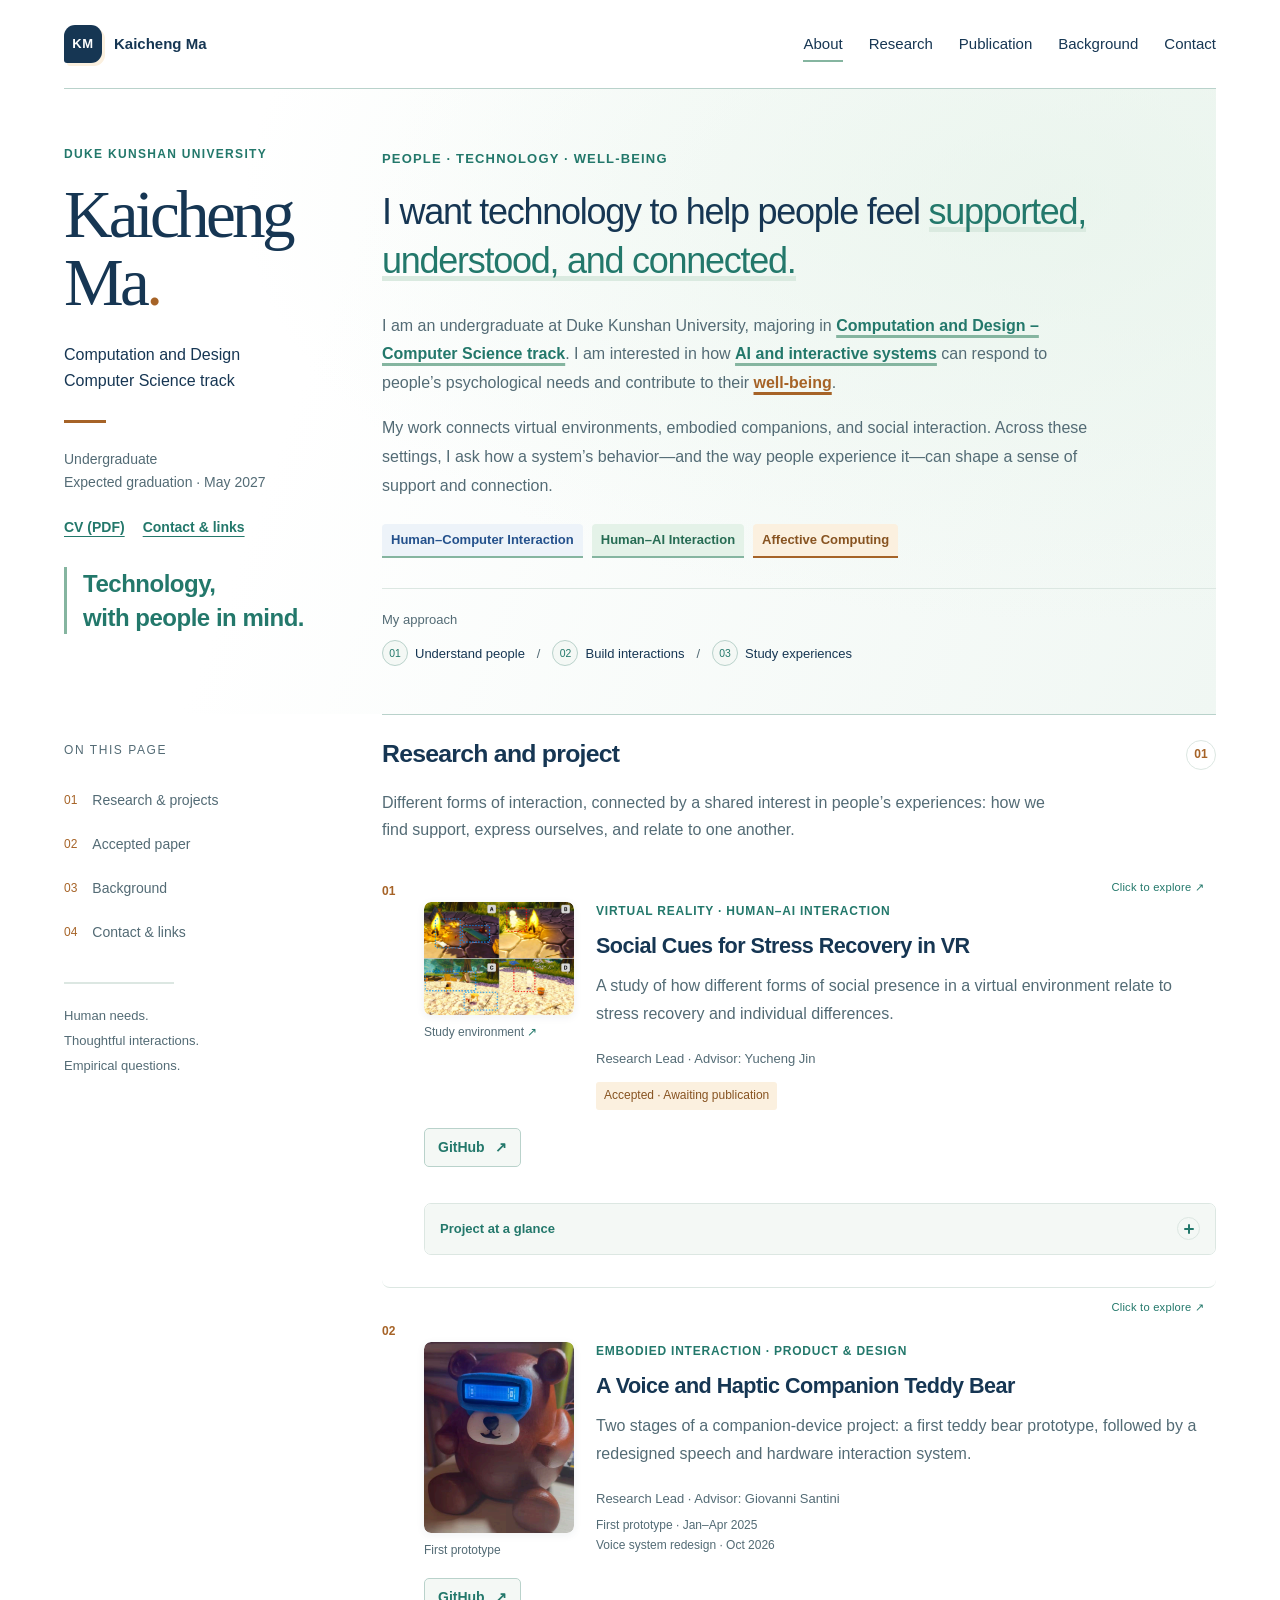
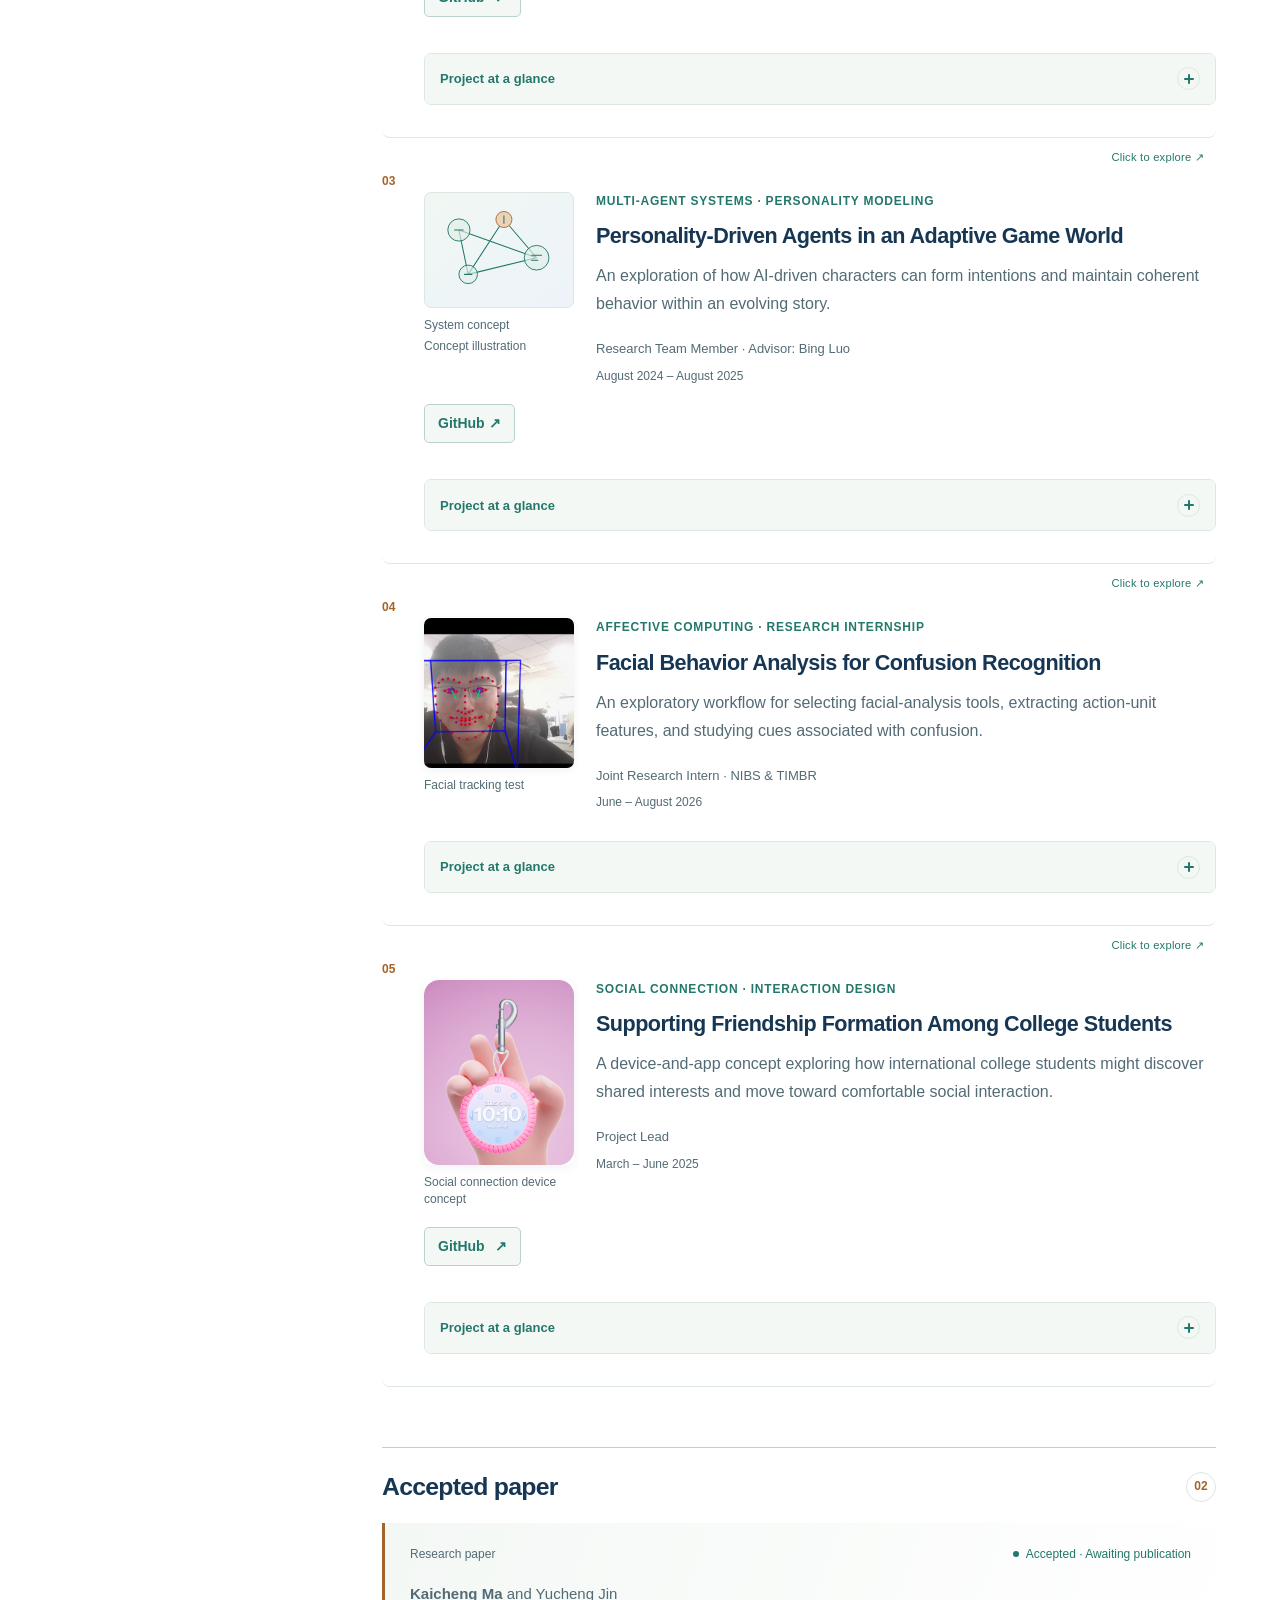
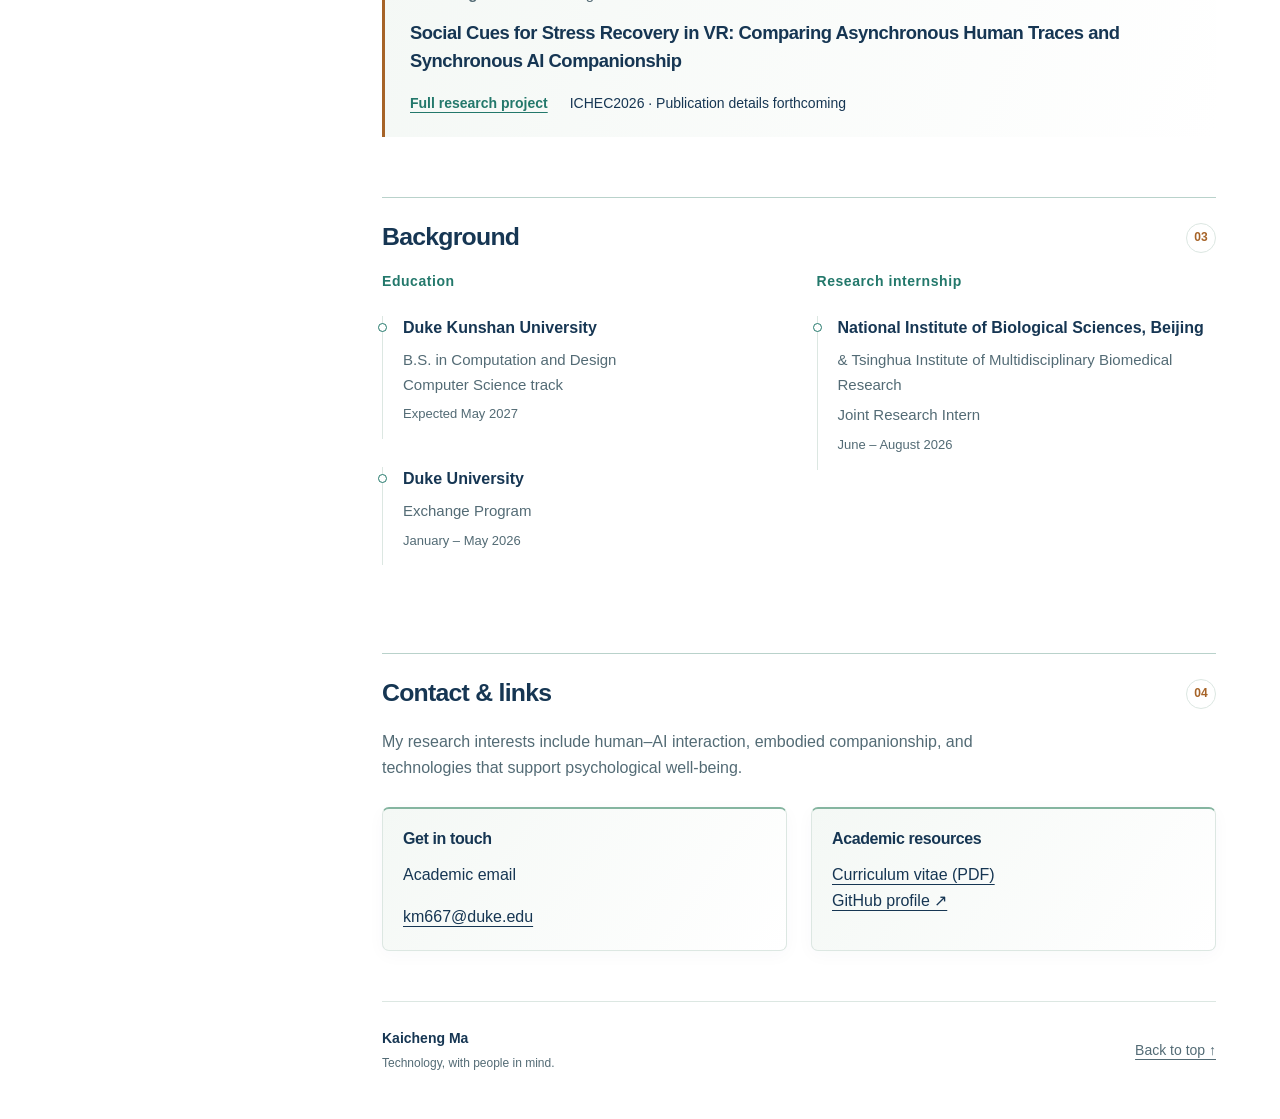
==== commit ddf7751e: "Refine scrolling and reading interactions" ====
--- a/index.html
+++ b/index.html
@@ -8,7 +8,7 @@
   <title>Kaicheng Ma — Academic profile</title>
   <link rel="icon" type="image/svg+xml" href="favicon.svg">
   <link rel="stylesheet" href="styles.css"><link rel="stylesheet" href="palettes.css?v=3"><link rel="stylesheet" href="layouts.css?v=1"><link rel="stylesheet" href="academic.css?v=9">
-<link rel="stylesheet" href="interaction-polish.css?v=3"></head>
+<link rel="stylesheet" href="interaction-polish.css?v=3"><link rel="stylesheet" href="reading-motion.css?v=1"></head>
 <body data-style="a" data-palette="ocean" data-layout="a">
   <a class="skip-link" href="#main">Skip to content</a>
   <div class="site">
@@ -94,8 +94,8 @@
   </div>
   <!-- The native dialog supports Escape and restores focus to the source-image link. -->
   <dialog class="image-dialog" aria-labelledby="image-dialog-title"><div class="dialog-toolbar"><h2 id="image-dialog-title">VR study environment</h2><button type="button" class="dialog-close" aria-label="Close enlarged image">Close <span aria-hidden="true">×</span></button></div><img src="assets/scene-comparison.webp" width="1800" height="1350" alt="Four study screenshots comparing human traces and AI companionship in VR."><p>Source figure from the AI–VR study. Panels compare human traces and an embodied AI companion during marshmallow roasting and fishing.</p></dialog>
-  <script src="academic.js?v=6"></script>
-<script src="interaction-polish.js?v=1"></script><script src="site-content.js?v=1"></script></body>
+  <script src="academic.js?v=7"></script>
+<script src="interaction-polish.js?v=1"></script><script src="site-content.js?v=1"></script><script src="reading-motion.js?v=1"></script></body>
 </html>
 
 
--- a/reading-motion.css
+++ b/reading-motion.css
@@ -0,0 +1,138 @@
+/* The navigation stays within reach as the reader moves through each page. */
+html {
+  scroll-padding-top: var(--reading-offset, 135px);
+}
+
+.review-bar.academic-review {
+  position: static;
+}
+
+.site-header {
+  position: sticky;
+  top: 0;
+  z-index: 10;
+  background: var(--paper);
+  transition: box-shadow 240ms ease, background-color 240ms ease;
+}
+
+.site-header.is-docked {
+  background: color-mix(in srgb, var(--paper) 93%, transparent);
+  box-shadow: 0 14px 24px -21px var(--ink);
+  backdrop-filter: blur(14px);
+}
+
+.reading-rail,
+.project-grid aside {
+  top: var(--reading-offset, 135px);
+}
+
+/* The light moves as the introduction scrolls out of view; the text stays still. */
+.introduction,
+.project-hero {
+  position: relative;
+  isolation: isolate;
+}
+
+.introduction::before,
+.project-hero::before {
+  content: "";
+  position: absolute;
+  inset: 0;
+  z-index: -1;
+  pointer-events: none;
+  background: radial-gradient(ellipse at var(--hero-light-x, 86%) var(--hero-light-y, 18%), var(--mint-bg), transparent 58%);
+  opacity: .62;
+}
+
+.project-hero::before {
+  opacity: .42;
+}
+
+.project-grid aside nav a {
+  padding: 6px 9px;
+  border-inline-start: 2px solid transparent;
+  border-radius: 0 6px 6px 0;
+  transition: color 180ms ease, background-color 180ms ease, border-color 180ms ease;
+}
+
+.project-grid aside nav a:hover,
+.project-grid aside nav a[aria-current="location"] {
+  color: var(--accent);
+  background: var(--panel);
+  border-inline-start-color: var(--accent);
+}
+
+.content-area > section.is-reading > .section-heading .section-number {
+  border-color: var(--accent-rule);
+  background: var(--tint);
+}
+
+#project-content section[id] > h2 {
+  position: relative;
+}
+
+#project-content section[id] > h2::after {
+  content: "";
+  display: block;
+  width: 36px;
+  height: 2px;
+  margin-top: 9px;
+  border-radius: 2px;
+  background: var(--accent-rule);
+  transform: scaleX(.3);
+  transform-origin: left;
+  transition: transform 260ms ease;
+}
+
+#project-content section.is-reading > h2::after {
+  transform: scaleX(1);
+}
+
+/* Action feedback is shared by mouse, touch and keyboard controls. */
+.project-row:has(.project-card-link:hover) .project-click-hint,
+.project-row:has(.project-card-link:focus-visible) .project-click-hint {
+  text-decoration: underline;
+  text-underline-offset: .25em;
+}
+
+.study-details summary:focus-visible {
+  outline: 2px solid var(--warm);
+  outline-offset: -4px;
+}
+
+.study-details summary:active {
+  background: var(--mint-bg);
+}
+
+.image-explorer[open] {
+  animation: viewer-enter 200ms ease-out;
+}
+
+@keyframes viewer-enter {
+  from { opacity: .55; transform: translateY(7px) scale(.985); }
+  to { opacity: 1; transform: none; }
+}
+
+@media (max-width: 800px) {
+  .site-header {
+    row-gap: 8px;
+  }
+}
+
+@media (prefers-reduced-motion: reduce) {
+  .site-header,
+  .project-grid aside nav a,
+  #project-content section[id] > h2::after {
+    transition: none;
+  }
+
+  .image-explorer[open] {
+    animation: none;
+  }
+}
+
+@media print {
+  .site-header {
+    position: static;
+  }
+}
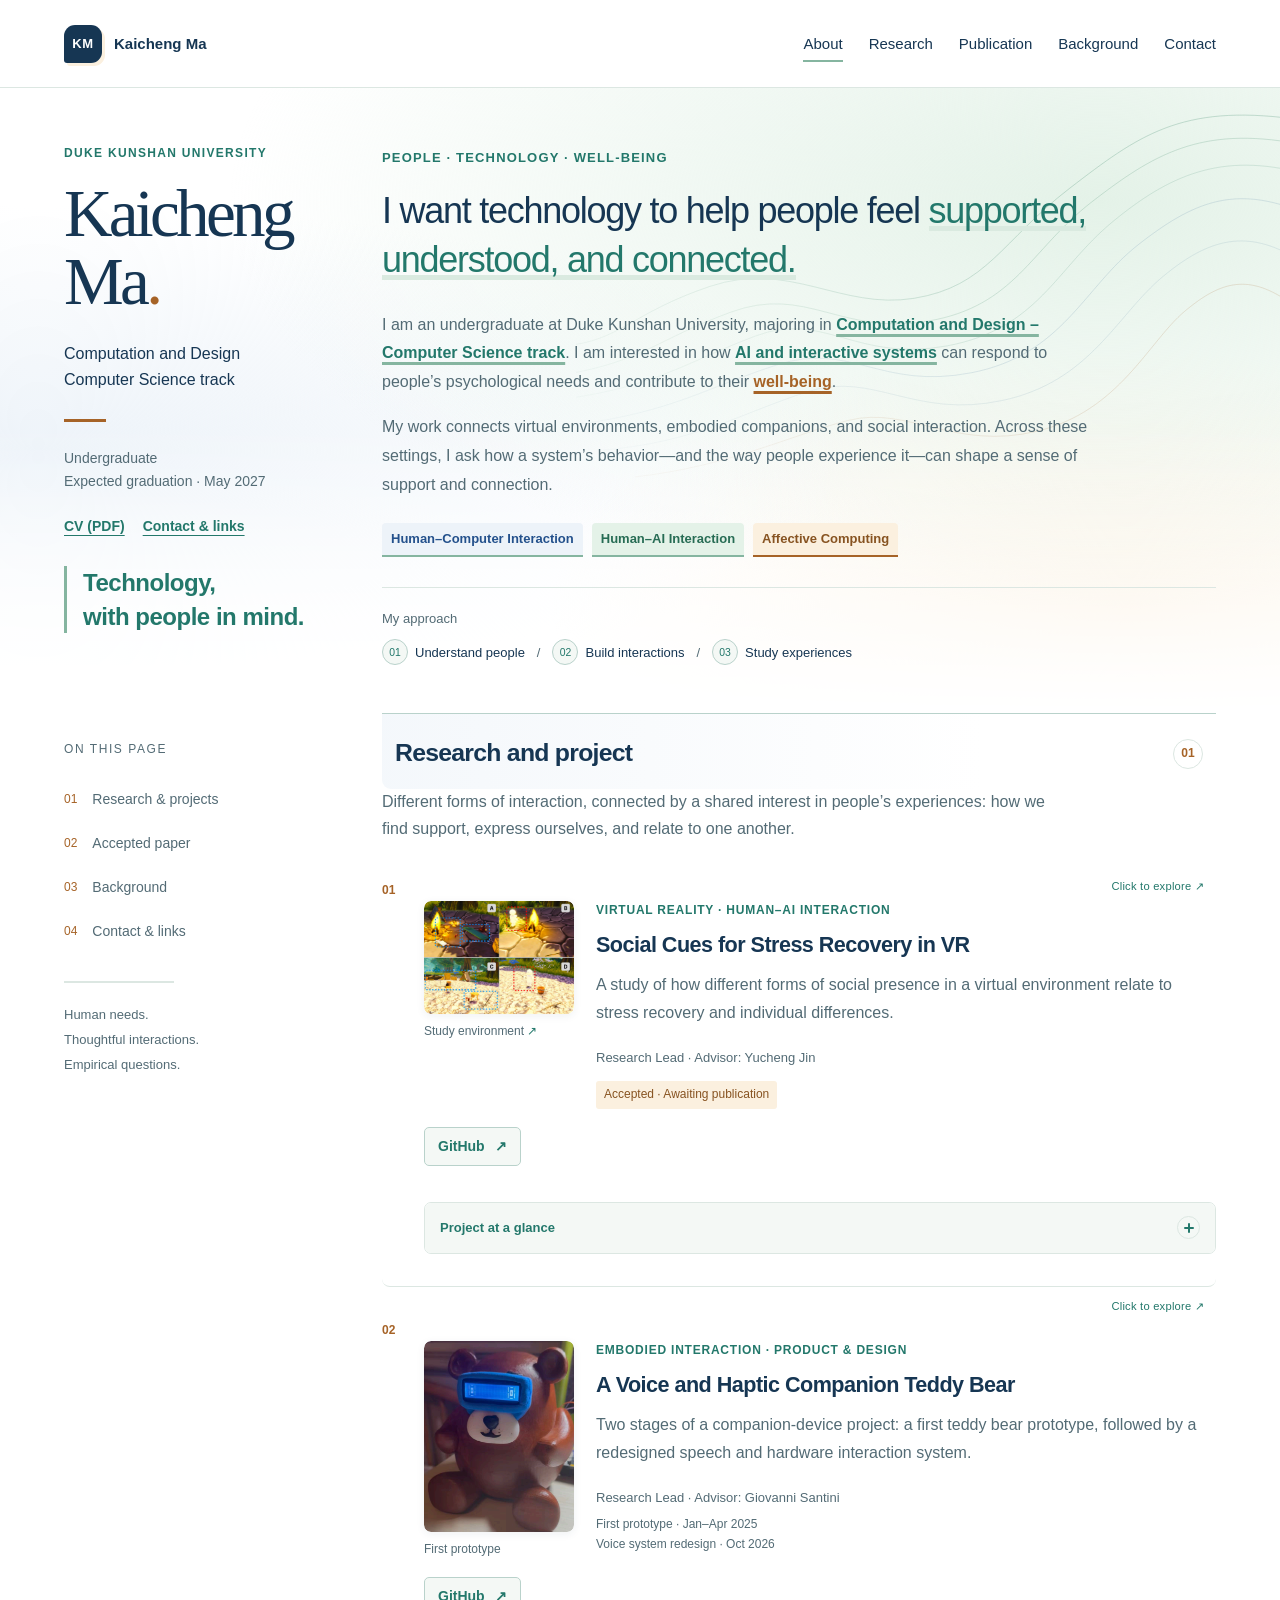
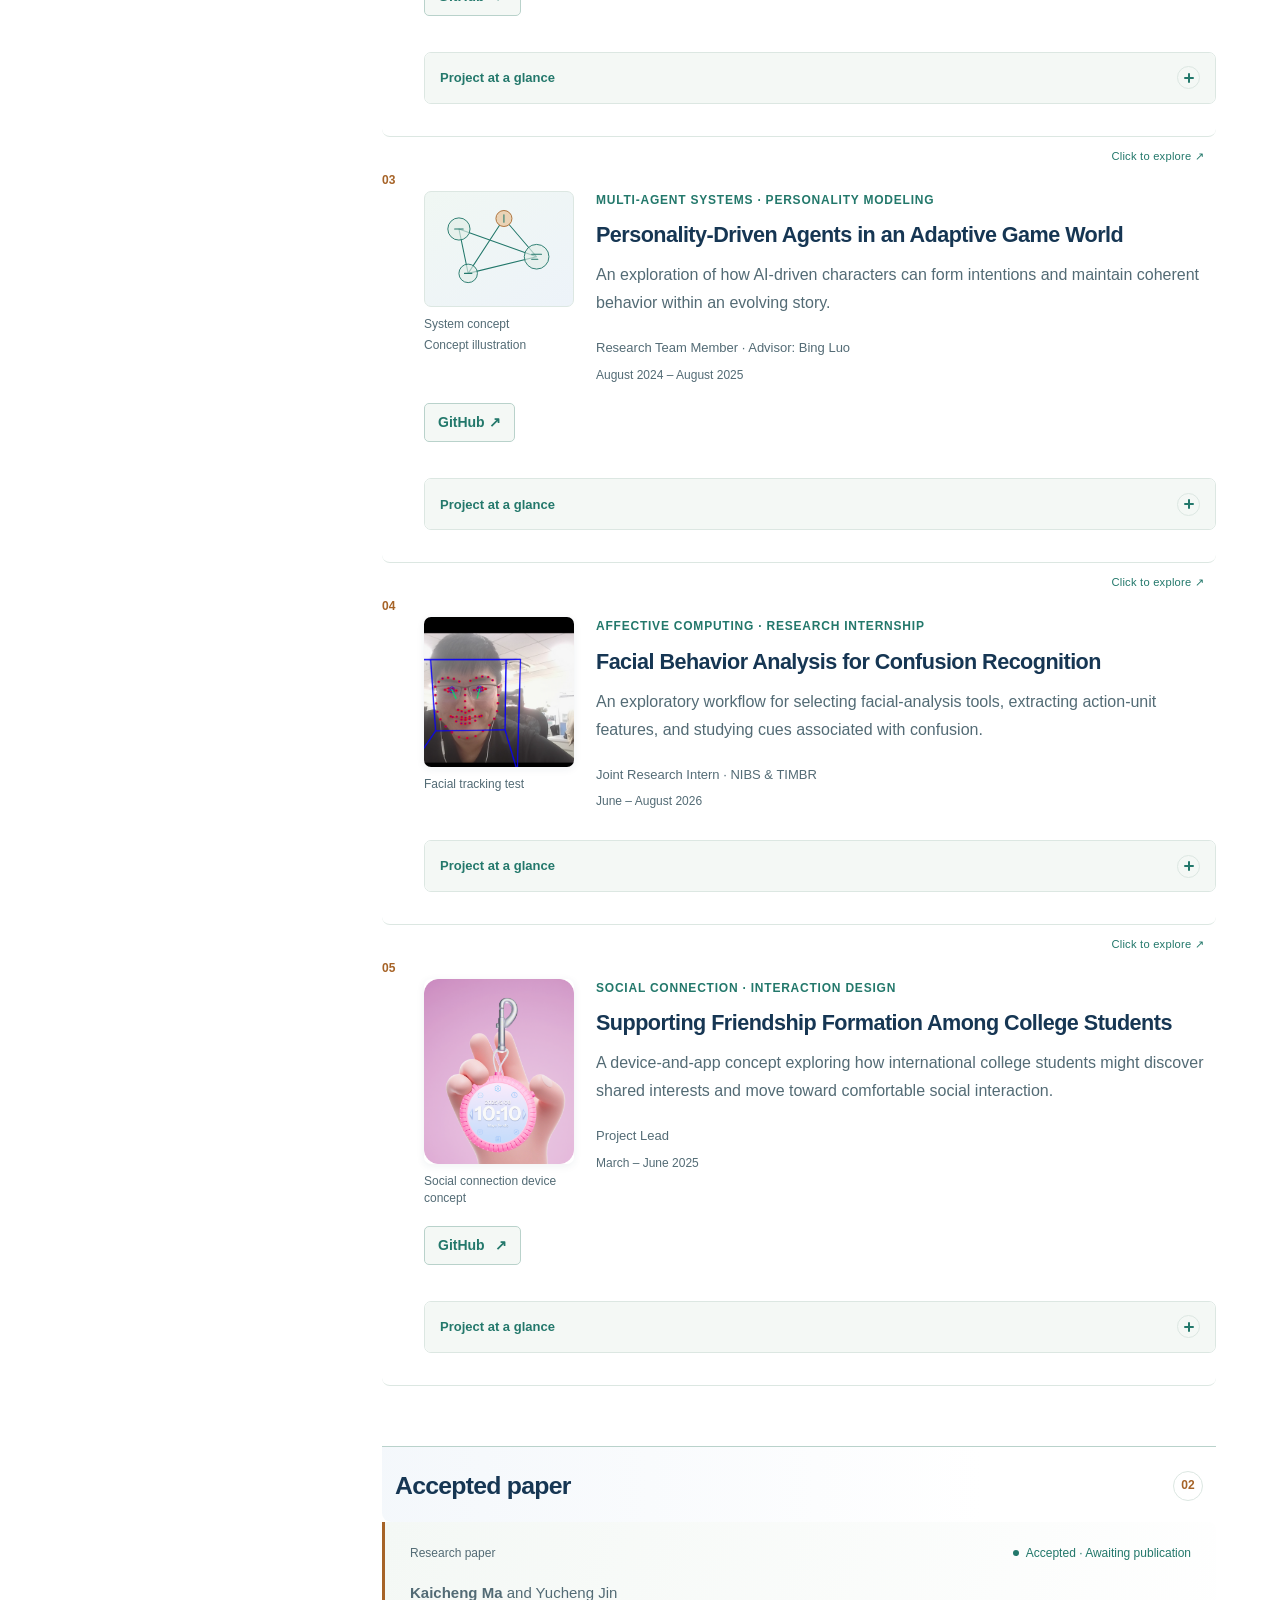
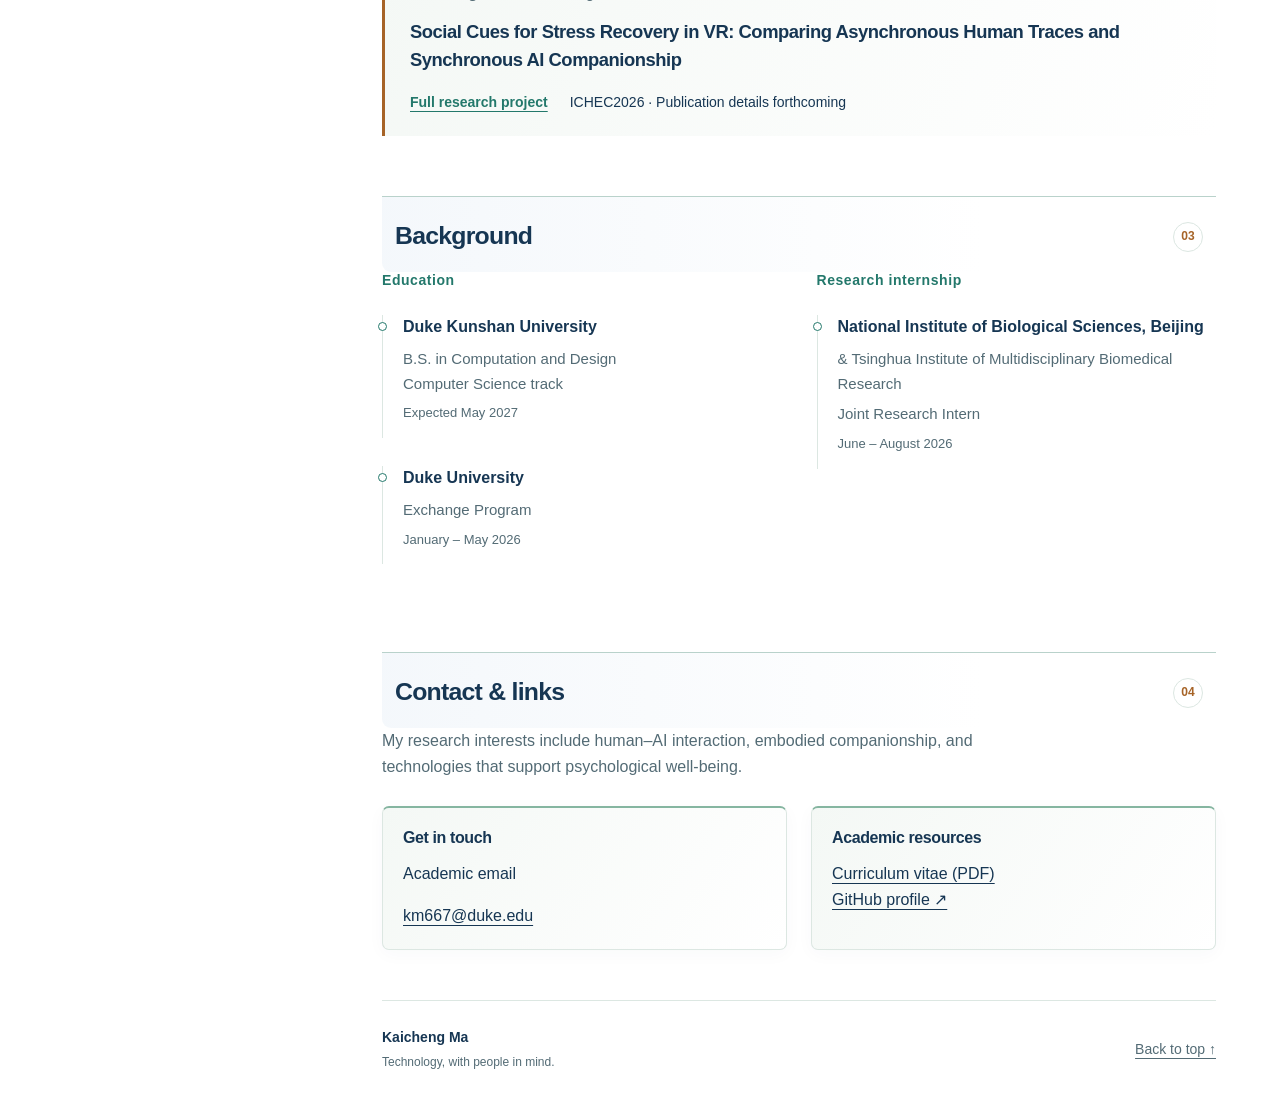
==== commit 58969515: "Unify page gutters and extend the background across the viewport" ====
--- a/index.html
+++ b/index.html
@@ -8,7 +8,7 @@
   <title>Kaicheng Ma — Academic profile</title>
   <link rel="icon" type="image/svg+xml" href="favicon.svg">
   <link rel="stylesheet" href="styles.css"><link rel="stylesheet" href="palettes.css?v=3"><link rel="stylesheet" href="layouts.css?v=1"><link rel="stylesheet" href="academic.css?v=9">
-<link rel="stylesheet" href="interaction-polish.css?v=3"><link rel="stylesheet" href="reading-motion.css?v=1"></head>
+<link rel="stylesheet" href="interaction-polish.css?v=3"><link rel="stylesheet" href="reading-motion.css?v=3"></head>
 <body data-style="a" data-palette="ocean" data-layout="a">
   <a class="skip-link" href="#main">Skip to content</a>
   <div class="site">
--- a/reading-motion.css
+++ b/reading-motion.css
@@ -136,3 +136,128 @@
     position: static;
   }
 }
+
+/* Share a content measure and gutter across the homepage and project pages. */
+body {
+  --page-gutter: clamp(20px, 5vw, 82px);
+  --page-width: 1340px;
+  overflow-x: clip;
+  background: var(--paper);
+}
+
+.site,
+.project-site {
+  width: min(calc(100% - 2 * var(--page-gutter)), var(--page-width));
+  max-width: none;
+  padding-inline: 0;
+}
+
+/* Extend surfaces to the viewport edges while keeping the text grid centered. */
+.site-header {
+  isolation: isolate;
+  border-bottom: 0;
+}
+
+.site-header,
+.site-header.is-docked {
+  background: transparent;
+  box-shadow: none;
+  backdrop-filter: none;
+}
+
+.site-header::before {
+  content: "";
+  position: absolute;
+  inset-block: 0;
+  inset-inline: calc(50% - 50vw);
+  z-index: -1;
+  pointer-events: none;
+  background: var(--paper);
+  border-bottom: 1px solid var(--line);
+}
+
+.site-header.is-docked::before {
+  background: color-mix(in srgb, var(--paper) 93%, transparent);
+  backdrop-filter: blur(14px);
+  box-shadow: 0 8px 28px -23px var(--ink);
+}
+
+body[data-palette] .introduction {
+  background: none;
+}
+
+.project-hero {
+  max-width: none;
+}
+
+.project-hero h1 {
+  max-width: 25ch;
+}
+
+.project-hero .project-lead {
+  max-width: 64ch;
+}
+
+.introduction::before,
+.project-hero::before {
+  inset-inline: calc(50% - 50vw);
+  opacity: 1;
+  background:
+    radial-gradient(ellipse at var(--hero-light-x, 86%) var(--hero-light-y, 18%), var(--mint-bg), transparent 56%),
+    radial-gradient(ellipse at 3% 58%, var(--cool-bg), transparent 48%),
+    radial-gradient(ellipse at 88% 83%, var(--warm-bg), transparent 36%),
+    var(--paper);
+  mask-image: linear-gradient(#000 0%, #000 54%, transparent 100%);
+}
+
+.introduction::after,
+.project-hero::after {
+  content: "";
+  position: absolute;
+  inset-block: 0;
+  inset-inline: calc(50% - 50vw);
+  z-index: -1;
+  pointer-events: none;
+  background: url("assets/background-contours.svg") right top / min(55vw, 850px) auto no-repeat;
+  mask-image: linear-gradient(to left, #000 0%, #000 18%, transparent 63%), linear-gradient(#000 46%, transparent 100%);
+  mask-composite: intersect;
+}
+
+/* Keep long research paragraphs readable on ultrawide displays. */
+.project-grid #project-content section > p {
+  max-width: 78ch;
+}
+
+/* Small chapter accents bring the same palette into the reading area. */
+.content-area > section > .section-heading,
+.project-grid #project-content section[id] > h2 {
+  background-image: linear-gradient(90deg, color-mix(in srgb, var(--cool-bg) 60%, transparent), transparent 72%);
+}
+
+.content-area > section > .section-heading {
+  padding-inline: 13px;
+  border-radius: 0 0 9px 9px;
+}
+
+.project-grid #project-content section[id] > h2 {
+  padding: 7px 12px;
+  border-radius: 6px;
+}
+
+@media (max-width: 800px) {
+  .introduction::after,
+  .project-hero::after {
+    background-size: min(88vw, 480px) auto;
+    opacity: .72;
+  }
+}
+
+@media print {
+  body { overflow: visible; }
+  .site, .project-site { width: 100%; }
+  .site-header::before,
+  .introduction::before,
+  .introduction::after,
+  .project-hero::before,
+  .project-hero::after { display: none; }
+}
